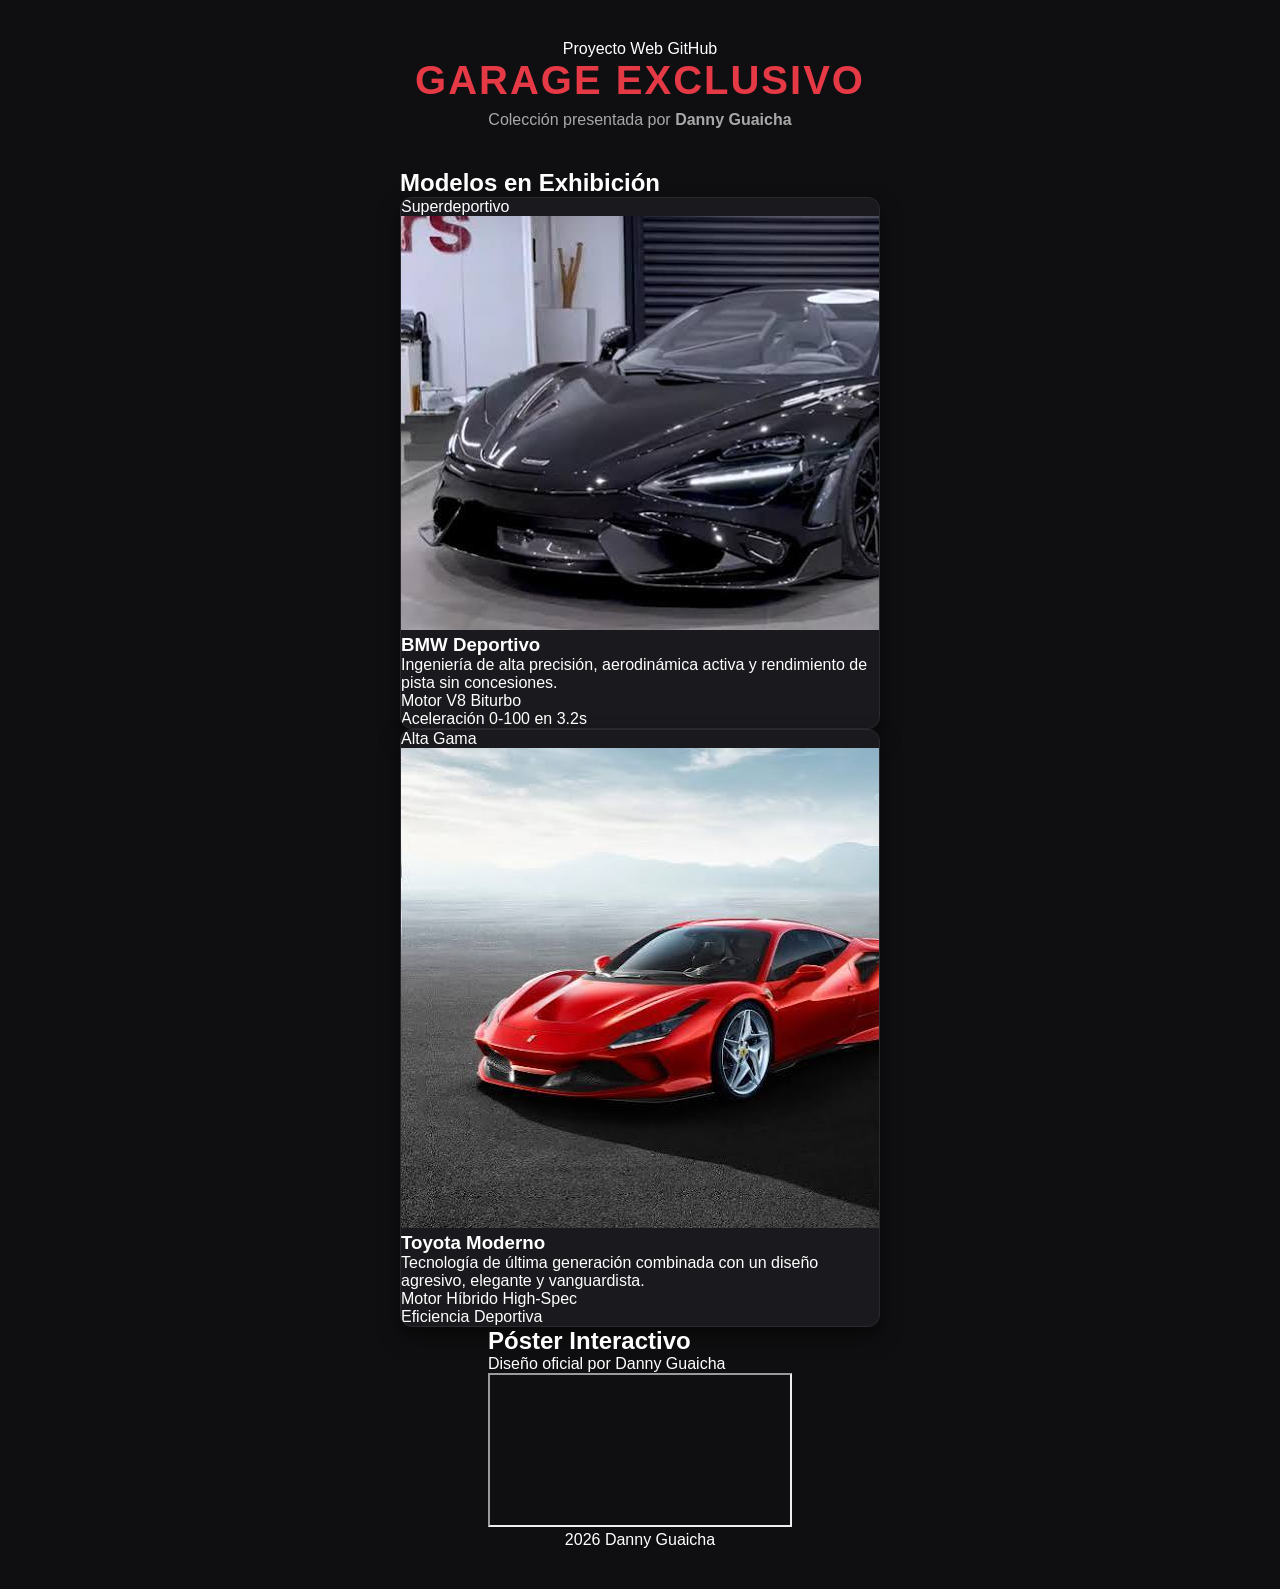
==== index.html @ 3f3f01c8 "Update index.html" ====
<!DOCTYPE html>
<html lang="es">
<head>
    <meta charset="UTF-8">
    <meta name="viewport" content="width=device-width, initial-scale=1.0">
    <title>Danny Guaicha | Garage Exclusivo</title>
    <!-- Fuente moderna Google Fonts -->
    <link rel="preconnect" href="https://fonts.googleapis.com">
    <link rel="preconnect" href="https://fonts.gstatic.com" crossorigin>
    <link href="https://fonts.googleapis.com/css2?family=Poppins:wght@300;400;600;800&display=swap" rel="stylesheet">
    <link rel="stylesheet" href="styles.css">
</head>
<body>

    <!-- Encabezado Principal -->
    <header class="hero">
        <div class="hero-badge">Proyecto Web GitHub</div>
        <h1 class="hero-title">GARAGE <span class="highlight">EXCLUSIVO</span></h1>
        <p class="hero-subtitle">Colección presentada por <strong class="author">Danny Guaicha</strong></p>
    </header>

    <!-- Galería de Autos -->
    <main class="container">
        <h2 class="section-title">Modelos en Exhibición</h2>
        
        <div class="cars-grid">
            <!-- Auto 1 -->
            <article class="car-card">
                <div class="card-image-box">
                    <span class="card-tag">Superdeportivo</span>
                    <img src="imagenes/auto1.jpg" alt="BMW Deportivo" class="car-img">
                </div>
                <div class="card-body">
                    <h3>BMW Deportivo</h3>
                    <p class="car-desc">Ingeniería de alta precisión, aerodinámica activa y rendimiento de pista sin concesiones.</p>
                    <div class="specs-grid">
                        <div class="spec-item">
                            <span class="spec-label">Motor</span>
                            <span class="spec-val">V8 Biturbo</span>
                        </div>
                        <div class="spec-item">
                            <span class="spec-label">Aceleración</span>
                            <span class="spec-val">0-100 en 3.2s</span>
                        </div>
                    </div>
                </div>
            </article>

            <!-- Auto 2 -->
            <article class="car-card">
                <div class="card-image-box">
                    <span class="card-tag">Alta Gama</span>
                    <img src="imagenes/auto2.jpg" alt="Toyota Moderno" class="car-img">
                </div>
                <div class="card-body">
                    <h3>Toyota Moderno</h3>
                    <p class="car-desc">Tecnología de última generación combinada con un diseño agresivo, elegante y vanguardista.</p>
                    <div class="specs-grid">
                        <div class="spec-item">
                            <span class="spec-label">Motor</span>
                            <span class="spec-val">Híbrido High-Spec</span>
                        </div>
                        <div class="spec-item">
                            <span class="spec-label">Eficiencia</span>
                            <span class="spec-val">Deportiva</span>
                        </div>
                    </div>
                </div>
            </article>
        </div>
    </main>

    <!-- Presentación Canva -->
    <section class="canva-container">
        <h2 class="section-title">Póster Interactivo</h2>
        <p class="canva-subtitle">Diseño oficial por Danny Guaicha</p>
        
        <div class="canva-wrapper">
            <iframe loading="lazy" 
                src="https://www.canva.com/design/DAHVfBfIr8A/vHpb0FJl6Vp_fgNv85gROw/view?embed" 
                allowfullscreen="allowfullscreen" 
                allow="fullscreen">
            </iframe>
        </div>
    </section>

    <!-- Pie de página -->
    <footer>
        <p> 2026 <span>Danny Guaicha</p>
    </footer>

</body>
</html>
---- styles.css ----
/* Estilos globales */
* {
    box-sizing: border-box;
    margin: 0;
    padding: 0;
}

body {
    font-family: 'Segoe UI', Tahoma, Geneva, Verdana, sans-serif;
    background-color: #0f0f11;
    color: #ffffff;
    display: flex;
    flex-direction: column;
    align-items: center;
    min-height: 100vh;
    padding: 40px 20px;
}

/* Encabezado */
header {
    text-align: center;
    margin-bottom: 40px;
}

header h1 {
    font-size: 2.5rem;
    letter-spacing: 2px;
    text-transform: uppercase;
    color: #e63946;
}

header p {
    color: #a8a8a8;
    margin-top: 8px;
}

/* Galería de autos */
.cars-container {
    display: flex;
    flex-wrap: wrap;
    gap: 30px;
    max-width: 1000px;
    width: 100%;
    justify-content: center;
}

/* Tarjetas */
.car-card {
    background-color: #1a1a1e;
    border-radius: 12px;
    overflow: hidden;
    flex: 1 1 400px;
    max-width: 480px;
    box-shadow: 0 10px 20px rgba(0, 0, 0, 0.5);
    border: 1px solid #2a2a2e;
    transition: transform 0.3s ease;
}

.car-card:hover {
    transform: translateY(-5px);
}

.car-image {
    width: 100%;
    height: 250px;
    object-fit: cover;
    display: block;
}

.car-info {
    padding: 20px;
}

.car-info h2 {
    font-size: 1.5rem;
    margin-bottom: 10px;
    color: #ffffff;
}

.car-info p {
    color: #b0b0b0;
    font-size: 0.95rem;
    line-height: 1.5;
}
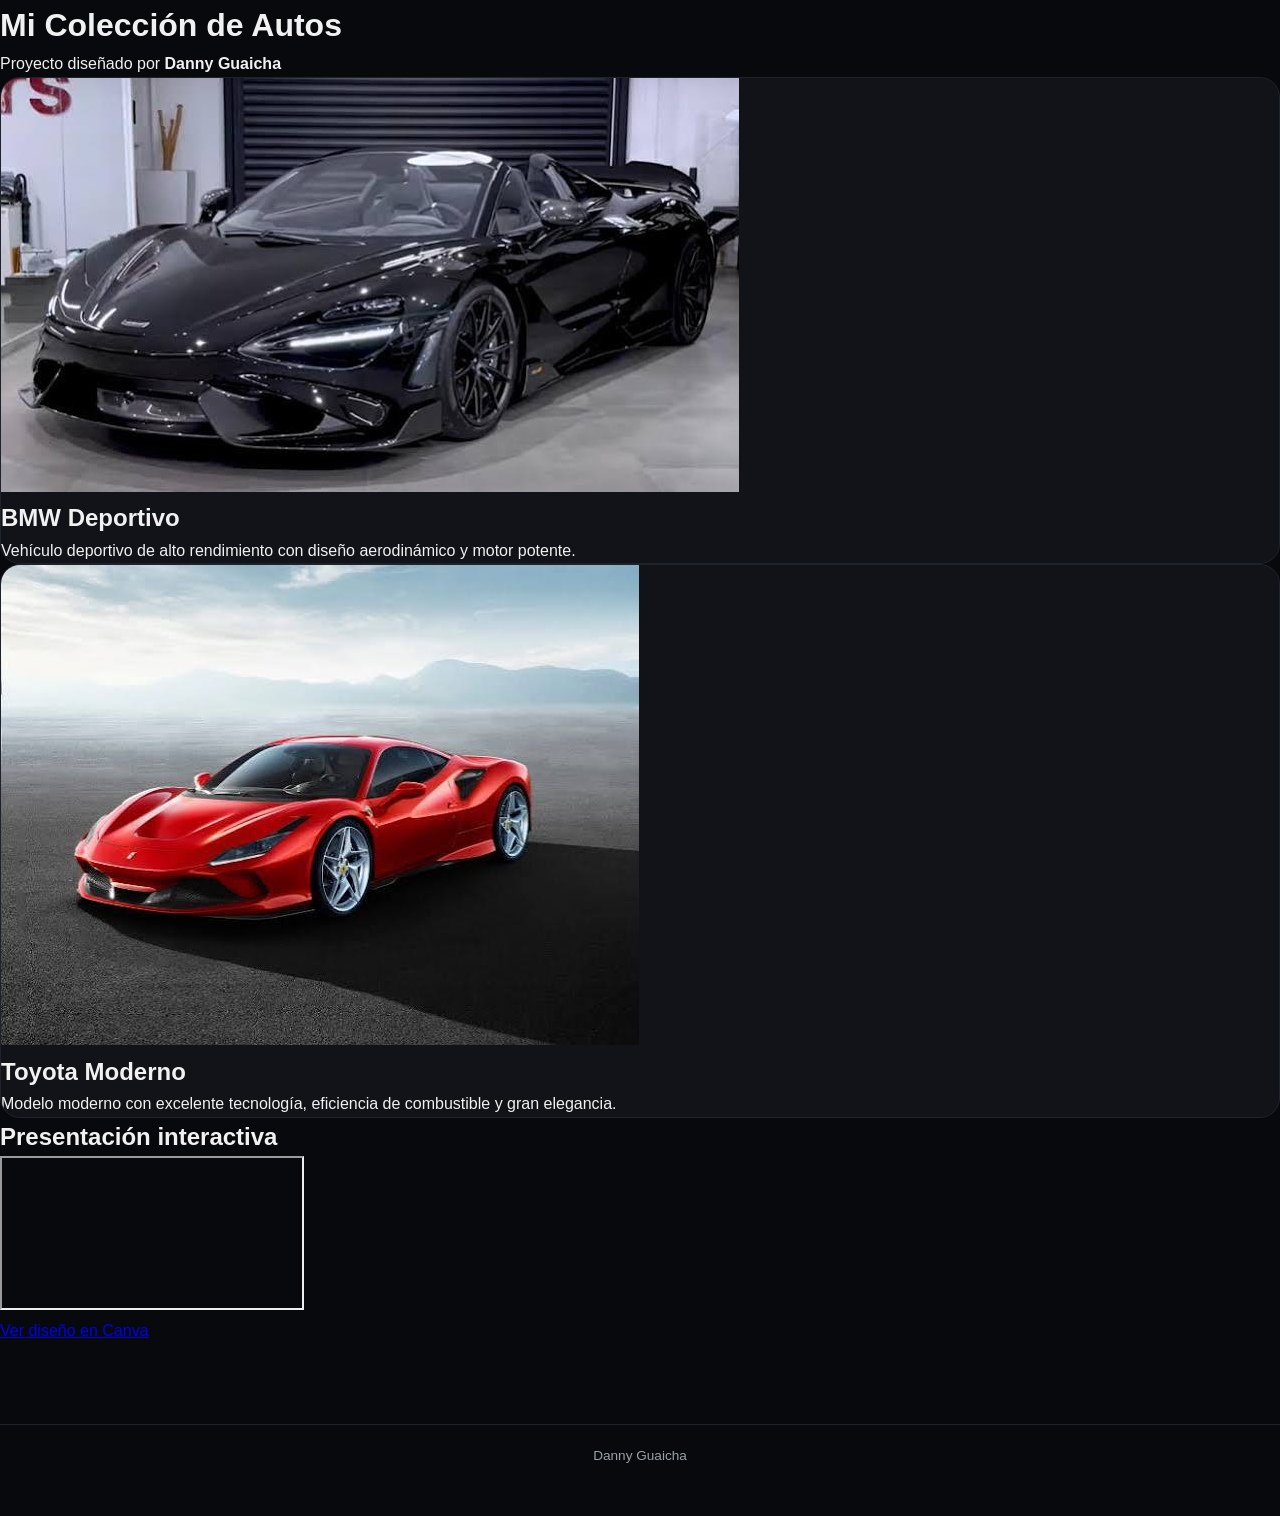
==== commit 7d09f6a4: "Update index.html" ====
--- a/index.html
+++ b/index.html
@@ -3,90 +3,52 @@
 <head>
     <meta charset="UTF-8">
     <meta name="viewport" content="width=device-width, initial-scale=1.0">
-    <title>Danny Guaicha | Garage Exclusivo</title>
-    <!-- Fuente moderna Google Fonts -->
-    <link rel="preconnect" href="https://fonts.googleapis.com">
-    <link rel="preconnect" href="https://fonts.gstatic.com" crossorigin>
-    <link href="https://fonts.googleapis.com/css2?family=Poppins:wght@300;400;600;800&display=swap" rel="stylesheet">
+    <title>Galería de Autos | Danny Guaicha</title>
     <link rel="stylesheet" href="styles.css">
 </head>
 <body>
 
-    <!-- Encabezado Principal -->
-    <header class="hero">
-        <div class="hero-badge">Proyecto Web GitHub</div>
-        <h1 class="hero-title">GARAGE <span class="highlight">EXCLUSIVO</span></h1>
-        <p class="hero-subtitle">Colección presentada por <strong class="author">Danny Guaicha</strong></p>
+    <header>
+        <h1>Mi Colección de Autos</h1>
+        <p>Proyecto diseñado por <strong>Danny Guaicha</strong></p>
     </header>
 
-    <!-- Galería de Autos -->
-    <main class="container">
-        <h2 class="section-title">Modelos en Exhibición</h2>
-        
-        <div class="cars-grid">
-            <!-- Auto 1 -->
-            <article class="car-card">
-                <div class="card-image-box">
-                    <span class="card-tag">Superdeportivo</span>
-                    <img src="imagenes/auto1.jpg" alt="BMW Deportivo" class="car-img">
-                </div>
-                <div class="card-body">
-                    <h3>BMW Deportivo</h3>
-                    <p class="car-desc">Ingeniería de alta precisión, aerodinámica activa y rendimiento de pista sin concesiones.</p>
-                    <div class="specs-grid">
-                        <div class="spec-item">
-                            <span class="spec-label">Motor</span>
-                            <span class="spec-val">V8 Biturbo</span>
-                        </div>
-                        <div class="spec-item">
-                            <span class="spec-label">Aceleración</span>
-                            <span class="spec-val">0-100 en 3.2s</span>
-                        </div>
-                    </div>
-                </div>
-            </article>
+    <main class="cars-container">
+        <!-- Tarjeta del Auto 1 -->
+        <div class="car-card">
+            <img class="car-image" src="imagenes/auto1.jpg" alt="BMW deportivo">
+            <div class="car-info">
+                <h2>BMW Deportivo</h2>
+                <p>Vehículo deportivo de alto rendimiento con diseño aerodinámico y motor potente.</p>
+            </div>
+        </div>
 
-            <!-- Auto 2 -->
-            <article class="car-card">
-                <div class="card-image-box">
-                    <span class="card-tag">Alta Gama</span>
-                    <img src="imagenes/auto2.jpg" alt="Toyota Moderno" class="car-img">
-                </div>
-                <div class="card-body">
-                    <h3>Toyota Moderno</h3>
-                    <p class="car-desc">Tecnología de última generación combinada con un diseño agresivo, elegante y vanguardista.</p>
-                    <div class="specs-grid">
-                        <div class="spec-item">
-                            <span class="spec-label">Motor</span>
-                            <span class="spec-val">Híbrido High-Spec</span>
-                        </div>
-                        <div class="spec-item">
-                            <span class="spec-label">Eficiencia</span>
-                            <span class="spec-val">Deportiva</span>
-                        </div>
-                    </div>
-                </div>
-            </article>
+        <!-- Tarjeta del Auto 2 -->
+        <div class="car-card">
+            <img class="car-image" src="imagenes/auto2.jpg" alt="Toyota moderno">
+            <div class="car-info">
+                <h2>Toyota Moderno</h2>
+                <p>Modelo moderno con excelente tecnología, eficiencia de combustible y gran elegancia.</p>
+            </div>
         </div>
     </main>
 
-    <!-- Presentación Canva -->
-    <section class="canva-container">
-        <h2 class="section-title">Póster Interactivo</h2>
-        <p class="canva-subtitle">Diseño oficial por Danny Guaicha</p>
-        
-        <div class="canva-wrapper">
+    <!-- Sección del diseño de Canva -->
+    <section class="canva-section">
+        <h2>Presentación interactiva</h2>
+        <div class="canva-box">
             <iframe loading="lazy" 
                 src="https://www.canva.com/design/DAHVfBfIr8A/vHpb0FJl6Vp_fgNv85gROw/view?embed" 
-                allowfullscreen="allowfullscreen" 
-                allow="fullscreen">
+                allowfullscreen="allowfullscreen" allow="fullscreen">
             </iframe>
         </div>
+        <a class="canva-link" href="https://www.canva.com/design/DAHVfBfIr8A/vHpb0FJl6Vp_fgNv85gROw/view?utm_content=DAHVfBfIr8A&amp;utm_campaign=designshare&amp;utm_medium=embeds&amp;utm_source=link" target="_blank" rel="noopener">
+            Ver diseño en Canva
+        </a>
     </section>
 
-    <!-- Pie de página -->
     <footer>
-        <p> 2026 <span>Danny Guaicha</p>
+        <p> Danny Guaicha</p>
     </footer>
 
 </body>
--- a/styles.css
+++ b/styles.css
@@ -1,84 +1,242 @@
-/* Estilos globales */
+:root {
+    --primary: #ff2a4b;
+    --primary-glow: rgba(255, 42, 75, 0.4);
+    --bg-color: #08090c;
+    --card-bg: #111319;
+    --text-color: #f1f1f1;
+    --text-dim: #9aa0a6;
+    --border-color: #1e222d;
+}
+
 * {
-    box-sizing: border-box;
     margin: 0;
     padding: 0;
+    box-sizing: border-box;
 }
 
 body {
-    font-family: 'Segoe UI', Tahoma, Geneva, Verdana, sans-serif;
-    background-color: #0f0f11;
+    font-family: 'Poppins', sans-serif;
+    background-color: var(--bg-color);
+    color: var(--text-color);
+    line-height: 1.6;
+    padding-bottom: 50px;
+    overflow-x: hidden;
+}
+
+/* Scrollbar roja personalizada */
+::-webkit-scrollbar {
+    width: 8px;
+}
+::-webkit-scrollbar-track {
+    background: var(--bg-color);
+}
+::-webkit-scrollbar-thumb {
+    background: var(--primary);
+    border-radius: 4px;
+}
+
+/* Encabezado Principal */
+.hero {
+    text-align: center;
+    padding: 60px 20px 40px;
+    background: radial-gradient(circle at top, rgba(255, 42, 75, 0.15) 0%, transparent 70%);
+}
+
+.hero-badge {
+    display: inline-block;
+    background: rgba(255, 42, 75, 0.15);
+    color: var(--primary);
+    border: 1px solid var(--primary-glow);
+    padding: 6px 18px;
+    border-radius: 30px;
+    font-size: 0.8rem;
+    font-weight: 600;
+    letter-spacing: 1.5px;
+    text-transform: uppercase;
+    margin-bottom: 15px;
+}
+
+.hero-title {
+    font-size: clamp(2rem, 5vw, 3.2rem);
+    font-weight: 800;
+    letter-spacing: 2px;
+}
+
+.hero-title .highlight {
+    color: var(--primary);
+    text-shadow: 0 0 20px var(--primary-glow);
+}
+
+.hero-subtitle {
+    color: var(--text-dim);
+    font-size: 1.1rem;
+    margin-top: 10px;
+}
+
+.hero-subtitle .author {
     color: #ffffff;
+    border-bottom: 2px solid var(--primary);
+}
+
+/* Contenedor */
+.container {
+    max-width: 1100px;
+    margin: 0 auto;
+    padding: 20px;
+}
+
+.section-title {
+    text-align: center;
+    font-size: 1.8rem;
+    font-weight: 600;
+    margin-bottom: 30px;
+}
+
+/* Rejilla de Autos */
+.cars-grid {
+    display: grid;
+    grid-template-columns: repeat(auto-fit, minmax(320px, 1fr));
+    gap: 30px;
+}
+
+.car-card {
+    background: var(--card-bg);
+    border: 1px solid var(--border-color);
+    border-radius: 20px;
+    overflow: hidden;
+    transition: all 0.4s cubic-bezier(0.175, 0.885, 0.32, 1.275);
+}
+
+.car-card:hover {
+    transform: translateY(-10px);
+    border-color: var(--primary);
+    box-shadow: 0 15px 30px var(--primary-glow);
+}
+
+.card-image-box {
+    position: relative;
+    height: 240px;
+    overflow: hidden;
+}
+
+.car-img {
+    width: 100%;
+    height: 100%;
+    object-fit: cover;
+    transition: transform 0.5s ease;
+}
+
+.car-card:hover .car-img {
+    transform: scale(1.1);
+}
+
+.card-tag {
+    position: absolute;
+    top: 15px;
+    right: 15px;
+    background: rgba(8, 9, 12, 0.8);
+    backdrop-filter: blur(8px);
+    color: var(--text-color);
+    padding: 4px 12px;
+    border-radius: 8px;
+    font-size: 0.75rem;
+    font-weight: 600;
+    border: 1px solid rgba(255, 255, 255, 0.1);
+}
+
+.card-body {
+    padding: 25px;
+}
+
+.card-body h3 {
+    font-size: 1.4rem;
+    margin-bottom: 10px;
+}
+
+.car-desc {
+    color: var(--text-dim);
+    font-size: 0.9rem;
+    margin-bottom: 20px;
+}
+
+/* Especificaciones técnicas dentro de las tarjetas */
+.specs-grid {
+    display: grid;
+    grid-template-columns: 1fr 1fr;
+    gap: 10px;
+    background: rgba(255, 255, 255, 0.03);
+    padding: 12px;
+    border-radius: 12px;
+    border: 1px solid rgba(255, 255, 255, 0.05);
+}
+
+.spec-item {
     display: flex;
     flex-direction: column;
-    align-items: center;
-    min-height: 100vh;
-    padding: 40px 20px;
-}
-
-/* Encabezado */
-header {
-    text-align: center;
-    margin-bottom: 40px;
-}
-
-header h1 {
-    font-size: 2.5rem;
-    letter-spacing: 2px;
+}
+
+.spec-label {
+    font-size: 0.7rem;
+    color: var(--text-dim);
     text-transform: uppercase;
-    color: #e63946;
-}
-
-header p {
-    color: #a8a8a8;
-    margin-top: 8px;
-}
-
-/* Galería de autos */
-.cars-container {
-    display: flex;
-    flex-wrap: wrap;
-    gap: 30px;
-    max-width: 1000px;
+}
+
+.spec-val {
+    font-size: 0.85rem;
+    font-weight: 600;
+    color: var(--primary);
+}
+
+/* Sección Canva */
+.canva-container {
+    max-width: 850px;
+    margin: 70px auto 0;
+    padding: 0 20px;
+    text-align: center;
+}
+
+.canva-subtitle {
+    color: var(--text-dim);
+    margin-bottom: 25px;
+    margin-top: -20px;
+}
+
+.canva-wrapper {
+    position: relative;
     width: 100%;
-    justify-content: center;
-}
-
-/* Tarjetas */
-.car-card {
-    background-color: #1a1a1e;
-    border-radius: 12px;
+    height: 0;
+    padding-top: 120%; /* Altura ajustada para el póster vertical */
+    border-radius: 20px;
     overflow: hidden;
-    flex: 1 1 400px;
-    max-width: 480px;
-    box-shadow: 0 10px 20px rgba(0, 0, 0, 0.5);
-    border: 1px solid #2a2a2e;
-    transition: transform 0.3s ease;
-}
-
-.car-card:hover {
-    transform: translateY(-5px);
-}
-
-.car-image {
+    border: 1px solid var(--border-color);
+    box-shadow: 0 20px 40px rgba(0, 0, 0, 0.8);
+    transition: border-color 0.3s;
+}
+
+.canva-wrapper:hover {
+    border-color: var(--primary);
+}
+
+.canva-wrapper iframe {
+    position: absolute;
+    top: 0;
+    left: 0;
     width: 100%;
-    height: 250px;
-    object-fit: cover;
-    display: block;
-}
-
-.car-info {
-    padding: 20px;
-}
-
-.car-info h2 {
-    font-size: 1.5rem;
-    margin-bottom: 10px;
-    color: #ffffff;
-}
-
-.car-info p {
-    color: #b0b0b0;
-    font-size: 0.95rem;
-    line-height: 1.5;
-}
+    height: 100%;
+    border: none;
+}
+
+/* Footer */
+footer {
+    text-align: center;
+    margin-top: 80px;
+    padding-top: 20px;
+    border-top: 1px solid var(--border-color);
+    color: var(--text-dim);
+    font-size: 0.85rem;
+}
+
+footer span {
+    color: var(--primary);
+    font-weight: 600;
+}
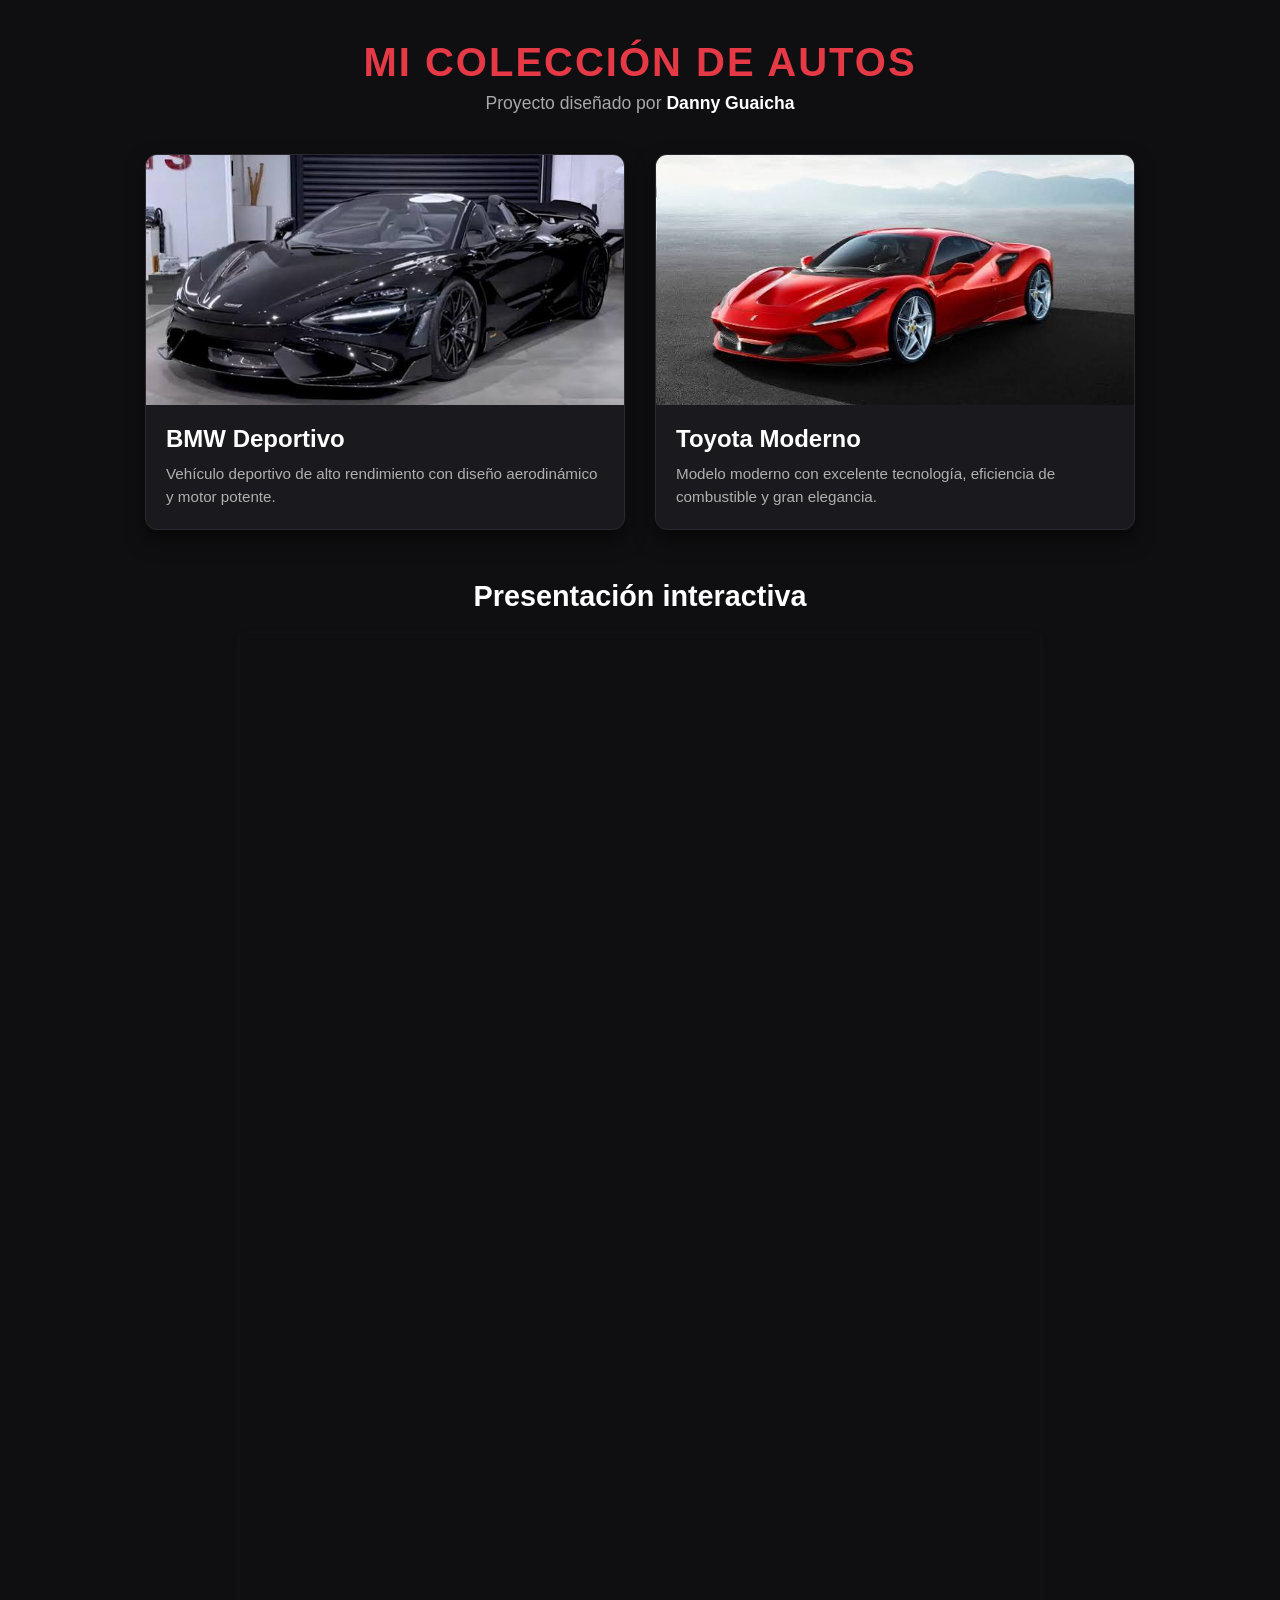
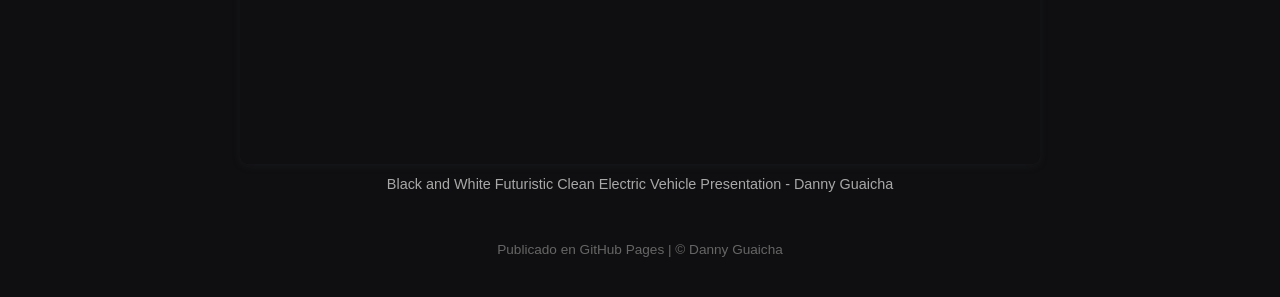
==== commit 8d3f7d63: "Update index.html" ====
--- a/index.html
+++ b/index.html
@@ -33,22 +33,22 @@
         </div>
     </main>
 
-    <!-- Sección del diseño de Canva -->
+    <!-- Sección del diseño de Canva (Presentación amplia) -->
     <section class="canva-section">
         <h2>Presentación interactiva</h2>
         <div class="canva-box">
             <iframe loading="lazy" 
-                src="https://www.canva.com/design/DAHVfBfIr8A/vHpb0FJl6Vp_fgNv85gROw/view?embed" 
+                src="https://www.canva.com/design/DAHVfGVhXYo/fccJ2L4F-Qa2uDiZK30MKA/view?embed" 
                 allowfullscreen="allowfullscreen" allow="fullscreen">
             </iframe>
         </div>
-        <a class="canva-link" href="https://www.canva.com/design/DAHVfBfIr8A/vHpb0FJl6Vp_fgNv85gROw/view?utm_content=DAHVfBfIr8A&amp;utm_campaign=designshare&amp;utm_medium=embeds&amp;utm_source=link" target="_blank" rel="noopener">
-            Ver diseño en Canva
+        <a class="canva-link" href="https://www.canva.com/design/DAHVfGVhXYo/fccJ2L4F-Qa2uDiZK30MKA/view?utm_content=DAHVfGVhXYo&amp;utm_campaign=designshare&amp;utm_medium=embeds&amp;utm_source=link" target="_blank" rel="noopener">
+            Black and White Futuristic Clean Electric Vehicle Presentation - Danny Guaicha
         </a>
     </section>
 
     <footer>
-        <p> Danny Guaicha</p>
+        <p>Publicado en GitHub Pages | © Danny Guaicha</p>
     </footer>
 
 </body>
--- a/styles.css
+++ b/styles.css
@@ -1,238 +1,139 @@
-:root {
-    --primary: #ff2a4b;
-    --primary-glow: rgba(255, 42, 75, 0.4);
-    --bg-color: #08090c;
-    --card-bg: #111319;
-    --text-color: #f1f1f1;
-    --text-dim: #9aa0a6;
-    --border-color: #1e222d;
-}
-
 * {
+    box-sizing: border-box;
     margin: 0;
     padding: 0;
-    box-sizing: border-box;
 }
 
 body {
-    font-family: 'Poppins', sans-serif;
-    background-color: var(--bg-color);
-    color: var(--text-color);
-    line-height: 1.6;
-    padding-bottom: 50px;
-    overflow-x: hidden;
+    font-family: 'Segoe UI', Tahoma, Geneva, Verdana, sans-serif;
+    background-color: #0f0f11;
+    color: #ffffff;
+    display: flex;
+    flex-direction: column;
+    align-items: center;
+    min-height: 100vh;
+    padding: 40px 20px;
 }
 
-/* Scrollbar roja personalizada */
-::-webkit-scrollbar {
-    width: 8px;
-}
-::-webkit-scrollbar-track {
-    background: var(--bg-color);
-}
-::-webkit-scrollbar-thumb {
-    background: var(--primary);
-    border-radius: 4px;
+header {
+    text-align: center;
+    margin-bottom: 40px;
 }
 
-/* Encabezado Principal */
-.hero {
-    text-align: center;
-    padding: 60px 20px 40px;
-    background: radial-gradient(circle at top, rgba(255, 42, 75, 0.15) 0%, transparent 70%);
+header h1 {
+    font-size: 2.5rem;
+    letter-spacing: 2px;
+    text-transform: uppercase;
+    color: #e63946;
 }
 
-.hero-badge {
-    display: inline-block;
-    background: rgba(255, 42, 75, 0.15);
-    color: var(--primary);
-    border: 1px solid var(--primary-glow);
-    padding: 6px 18px;
-    border-radius: 30px;
-    font-size: 0.8rem;
-    font-weight: 600;
-    letter-spacing: 1.5px;
-    text-transform: uppercase;
-    margin-bottom: 15px;
+header p {
+    color: #a8a8a8;
+    margin-top: 8px;
+    font-size: 1.1rem;
 }
 
-.hero-title {
-    font-size: clamp(2rem, 5vw, 3.2rem);
-    font-weight: 800;
-    letter-spacing: 2px;
+header p strong {
+    color: #ffffff;
 }
 
-.hero-title .highlight {
-    color: var(--primary);
-    text-shadow: 0 0 20px var(--primary-glow);
+/* Galería de autos */
+.cars-container {
+    display: flex;
+    flex-wrap: wrap;
+    gap: 30px;
+    max-width: 1000px;
+    width: 100%;
+    justify-content: center;
 }
 
-.hero-subtitle {
-    color: var(--text-dim);
-    font-size: 1.1rem;
-    margin-top: 10px;
+.car-card {
+    background-color: #1a1a1e;
+    border-radius: 12px;
+    overflow: hidden;
+    flex: 1 1 400px;
+    max-width: 480px;
+    box-shadow: 0 10px 20px rgba(0, 0, 0, 0.5);
+    border: 1px solid #2a2a2e;
+    transition: transform 0.3s ease;
 }
 
-.hero-subtitle .author {
-    color: #ffffff;
-    border-bottom: 2px solid var(--primary);
+.car-card:hover {
+    transform: translateY(-5px);
 }
 
-/* Contenedor */
-.container {
-    max-width: 1100px;
-    margin: 0 auto;
+.car-image {
+    width: 100%;
+    height: 250px;
+    object-fit: cover;
+    display: block;
+}
+
+.car-info {
     padding: 20px;
 }
 
-.section-title {
-    text-align: center;
-    font-size: 1.8rem;
-    font-weight: 600;
-    margin-bottom: 30px;
+.car-info h2 {
+    font-size: 1.5rem;
+    margin-bottom: 10px;
+    color: #ffffff;
 }
 
-/* Rejilla de Autos */
-.cars-grid {
-    display: grid;
-    grid-template-columns: repeat(auto-fit, minmax(320px, 1fr));
-    gap: 30px;
+.car-info p {
+    color: #b0b0b0;
+    font-size: 0.95rem;
+    line-height: 1.5;
 }
 
-.car-card {
-    background: var(--card-bg);
-    border: 1px solid var(--border-color);
-    border-radius: 20px;
-    overflow: hidden;
-    transition: all 0.4s cubic-bezier(0.175, 0.885, 0.32, 1.275);
+/* Sección Canva */
+.canva-section {
+    margin-top: 50px;
+    width: 100%;
+    max-width: 800px;
+    display: flex;
+    flex-direction: column;
+    align-items: center;
 }
 
-.car-card:hover {
-    transform: translateY(-10px);
-    border-color: var(--primary);
-    box-shadow: 0 15px 30px var(--primary-glow);
+.canva-section h2 {
+    font-size: 1.8rem;
+    margin-bottom: 20px;
+    color: #ffffff;
 }
 
-.card-image-box {
+.canva-box {
     position: relative;
-    height: 240px;
+    width: 100%;
+    height: 0;
+    padding-top: 141.42%;
+    box-shadow: 0 2px 8px 0 rgba(63,69,81,0.16);
+    border-radius: 8px;
     overflow: hidden;
 }
 
-.car-img {
+.canva-box iframe {
+    position: absolute;
     width: 100%;
     height: 100%;
-    object-fit: cover;
-    transition: transform 0.5s ease;
-}
-
-.car-card:hover .car-img {
-    transform: scale(1.1);
-}
-
-.card-tag {
-    position: absolute;
-    top: 15px;
-    right: 15px;
-    background: rgba(8, 9, 12, 0.8);
-    backdrop-filter: blur(8px);
-    color: var(--text-color);
-    padding: 4px 12px;
-    border-radius: 8px;
-    font-size: 0.75rem;
-    font-weight: 600;
-    border: 1px solid rgba(255, 255, 255, 0.1);
-}
-
-.card-body {
-    padding: 25px;
-}
-
-.card-body h3 {
-    font-size: 1.4rem;
-    margin-bottom: 10px;
-}
-
-.car-desc {
-    color: var(--text-dim);
-    font-size: 0.9rem;
-    margin-bottom: 20px;
-}
-
-/* Especificaciones técnicas dentro de las tarjetas */
-.specs-grid {
-    display: grid;
-    grid-template-columns: 1fr 1fr;
-    gap: 10px;
-    background: rgba(255, 255, 255, 0.03);
-    padding: 12px;
-    border-radius: 12px;
-    border: 1px solid rgba(255, 255, 255, 0.05);
-}
-
-.spec-item {
-    display: flex;
-    flex-direction: column;
-}
-
-.spec-label {
-    font-size: 0.7rem;
-    color: var(--text-dim);
-    text-transform: uppercase;
-}
-
-.spec-val {
-    font-size: 0.85rem;
-    font-weight: 600;
-    color: var(--primary);
-}
-
-/* Sección Canva */
-.canva-container {
-    max-width: 850px;
-    margin: 70px auto 0;
-    padding: 0 20px;
-    text-align: center;
-}
-
-.canva-subtitle {
-    color: var(--text-dim);
-    margin-bottom: 25px;
-    margin-top: -20px;
-}
-
-.canva-wrapper {
-    position: relative;
-    width: 100%;
-    height: 0;
-    padding-top: 120%; /* Altura ajustada para el póster vertical */
-    border-radius: 20px;
-    overflow: hidden;
-    border: 1px solid var(--border-color);
-    box-shadow: 0 20px 40px rgba(0, 0, 0, 0.8);
-    transition: border-color 0.3s;
-}
-
-.canva-wrapper:hover {
-    border-color: var(--primary);
-}
-
-.canva-wrapper iframe {
-    position: absolute;
     top: 0;
     left: 0;
-    width: 100%;
-    height: 100%;
     border: none;
 }
 
-/* Footer */
+.canva-link {
+    color: #a8a8a8;
+    margin-top: 12px;
+    font-size: 0.9rem;
+    text-decoration: none;
+}
+
+.canva-link:hover {
+    color: #e63946;
+}
+
 footer {
-    text-align: center;
-    margin-top: 80px;
-    padding-top: 20px;
-    border-top: 1px solid var(--border-color);
-    color: var(--text-dim);
+    margin-top: 50px;
+    color: #666666;
     font-size: 0.85rem;
 }
 
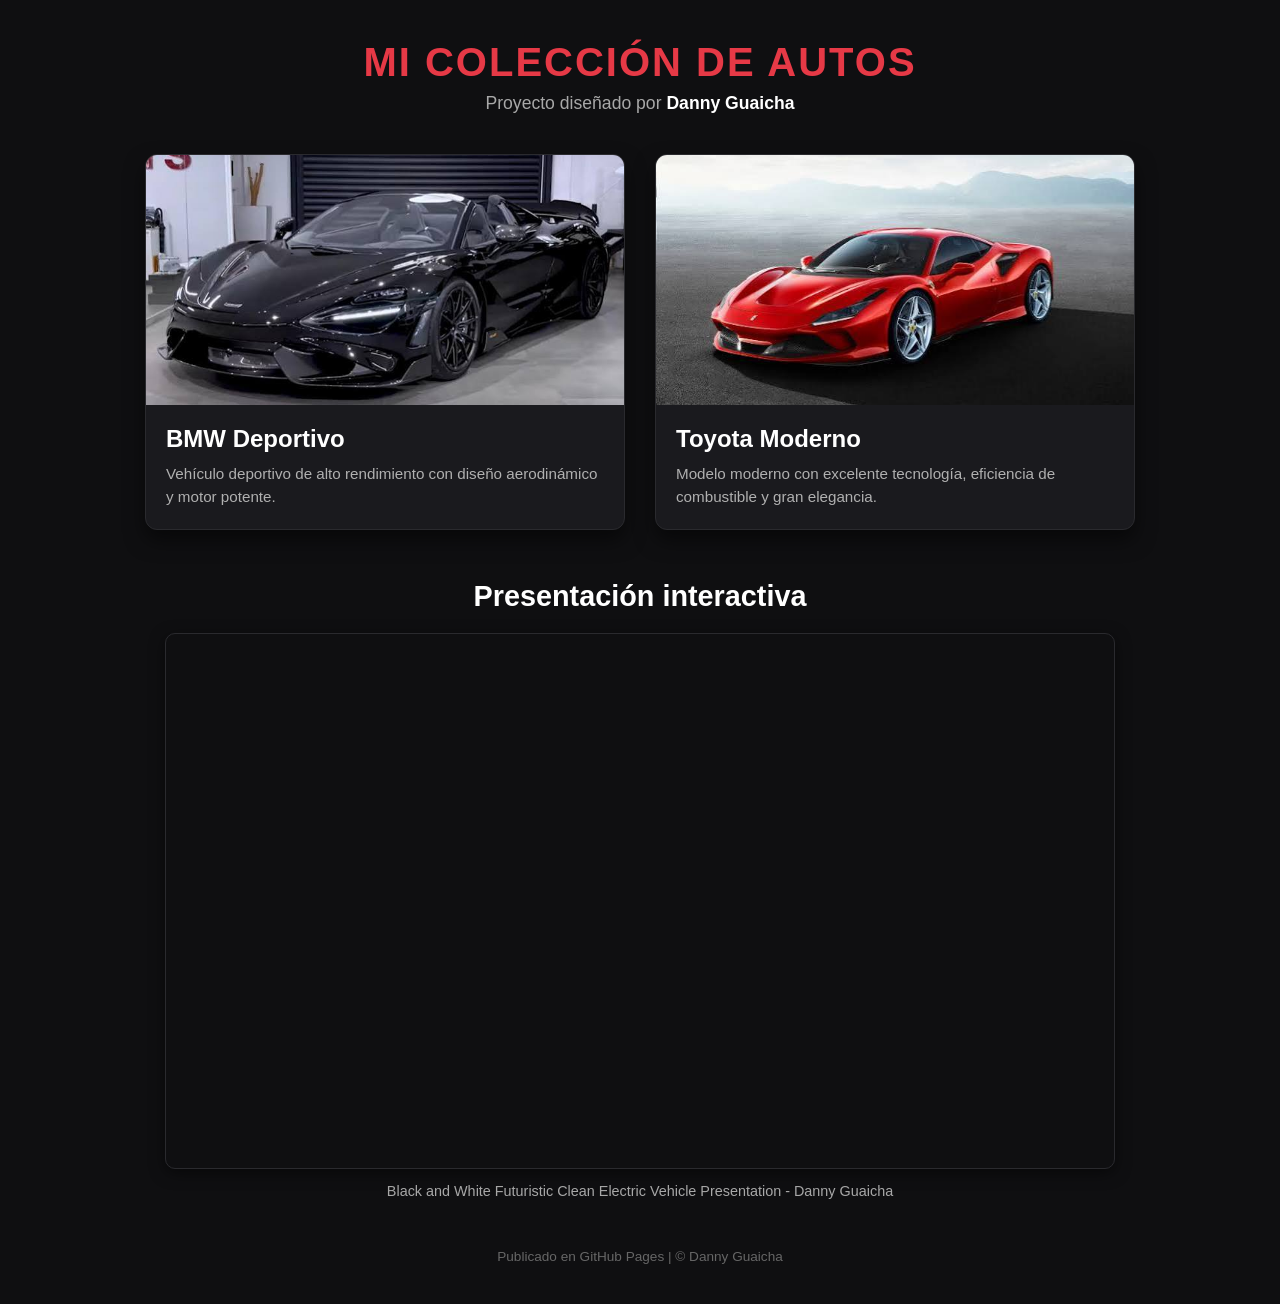
==== commit 80c5bf84: "Update index.html" ====
--- a/index.html
+++ b/index.html
@@ -37,6 +37,7 @@
     <section class="canva-section">
         <h2>Presentación interactiva</h2>
         <div class="canva-box">
+            <!-- AQUÍ ESTÁ EL ENLACE CORREGIDO -->
             <iframe loading="lazy" 
                 src="https://www.canva.com/design/DAHVfGVhXYo/fccJ2L4F-Qa2uDiZK30MKA/view?embed" 
                 allowfullscreen="allowfullscreen" allow="fullscreen">
--- a/styles.css
+++ b/styles.css
@@ -85,11 +85,11 @@
     line-height: 1.5;
 }
 
-/* Sección Canva */
+/* Sección Canva (Ampliada para formato de presentación) */
 .canva-section {
     margin-top: 50px;
     width: 100%;
-    max-width: 800px;
+    max-width: 950px; /* Tamaño más ancho para visualizarlo cómodo */
     display: flex;
     flex-direction: column;
     align-items: center;
@@ -105,10 +105,11 @@
     position: relative;
     width: 100%;
     height: 0;
-    padding-top: 141.42%;
-    box-shadow: 0 2px 8px 0 rgba(63,69,81,0.16);
-    border-radius: 8px;
+    padding-top: 56.25%; /* Proporción estándar 16:9 */
+    box-shadow: 0 4px 15px rgba(0, 0, 0, 0.5);
+    border-radius: 10px;
     overflow: hidden;
+    border: 1px solid #2a2a2e;
 }
 
 .canva-box iframe {
@@ -122,7 +123,7 @@
 
 .canva-link {
     color: #a8a8a8;
-    margin-top: 12px;
+    margin-top: 14px;
     font-size: 0.9rem;
     text-decoration: none;
 }
@@ -136,8 +137,3 @@
     color: #666666;
     font-size: 0.85rem;
 }
-
-footer span {
-    color: var(--primary);
-    font-weight: 600;
-}
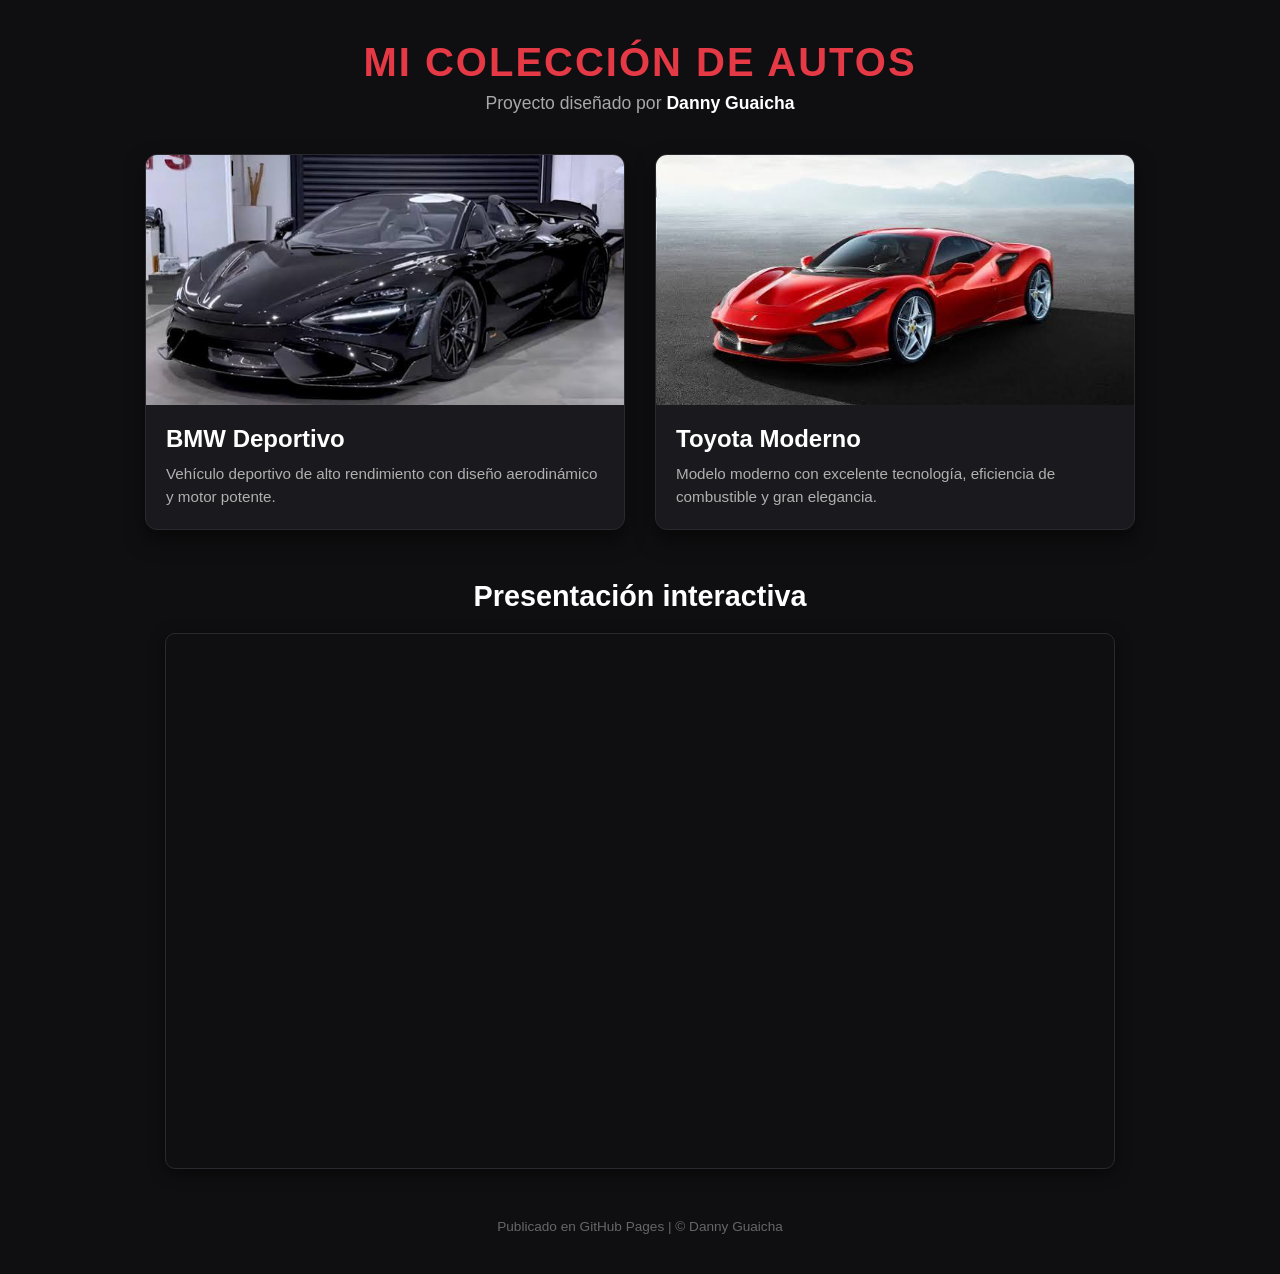
==== commit 80080ec5: "Update index.html" ====
--- a/index.html
+++ b/index.html
@@ -33,19 +33,15 @@
         </div>
     </main>
 
-    <!-- Sección del diseño de Canva (Presentación amplia) -->
+    <!-- Sección del diseño de Canva -->
     <section class="canva-section">
         <h2>Presentación interactiva</h2>
         <div class="canva-box">
-            <!-- AQUÍ ESTÁ EL ENLACE CORREGIDO -->
             <iframe loading="lazy" 
                 src="https://www.canva.com/design/DAHVfGVhXYo/fccJ2L4F-Qa2uDiZK30MKA/view?embed" 
                 allowfullscreen="allowfullscreen" allow="fullscreen">
             </iframe>
         </div>
-        <a class="canva-link" href="https://www.canva.com/design/DAHVfGVhXYo/fccJ2L4F-Qa2uDiZK30MKA/view?utm_content=DAHVfGVhXYo&amp;utm_campaign=designshare&amp;utm_medium=embeds&amp;utm_source=link" target="_blank" rel="noopener">
-            Black and White Futuristic Clean Electric Vehicle Presentation - Danny Guaicha
-        </a>
     </section>
 
     <footer>
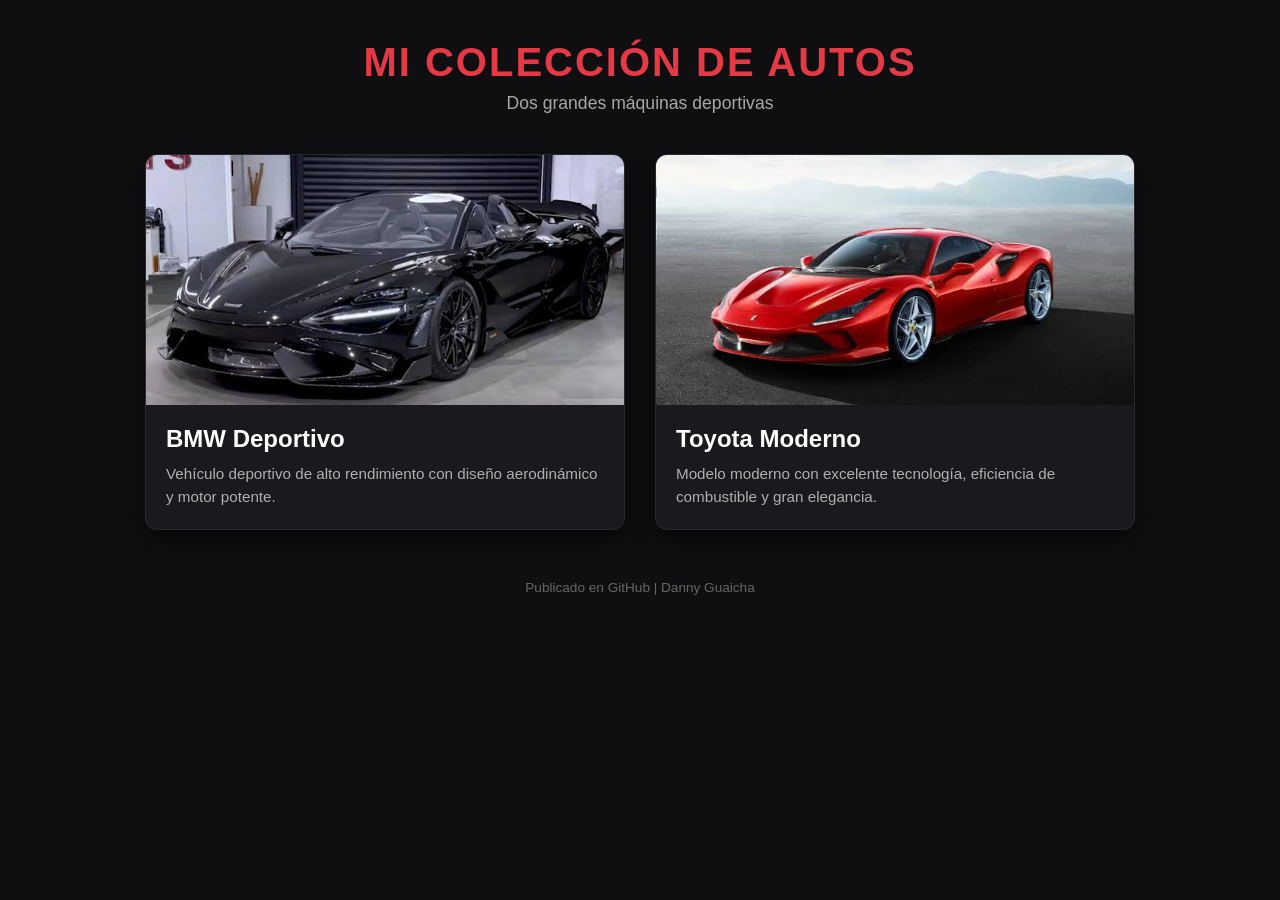
==== commit a3be0571: "Update index.html" ====
--- a/index.html
+++ b/index.html
@@ -3,14 +3,14 @@
 <head>
     <meta charset="UTF-8">
     <meta name="viewport" content="width=device-width, initial-scale=1.0">
-    <title>Galería de Autos | Danny Guaicha</title>
+    <title>Mi Colección de Autos | Danny Guaicha</title>
     <link rel="stylesheet" href="styles.css">
 </head>
 <body>
 
     <header>
         <h1>Mi Colección de Autos</h1>
-        <p>Proyecto diseñado por <strong>Danny Guaicha</strong></p>
+        <p>Dos grandes máquinas deportivas</p>
     </header>
 
     <main class="cars-container">
@@ -33,19 +33,8 @@
         </div>
     </main>
 
-    <!-- Sección del diseño de Canva -->
-    <section class="canva-section">
-        <h2>Presentación interactiva</h2>
-        <div class="canva-box">
-            <iframe loading="lazy" 
-                src="https://www.canva.com/design/DAHVfGVhXYo/fccJ2L4F-Qa2uDiZK30MKA/view?embed" 
-                allowfullscreen="allowfullscreen" allow="fullscreen">
-            </iframe>
-        </div>
-    </section>
-
     <footer>
-        <p>Publicado en GitHub Pages | © Danny Guaicha</p>
+        <p>Publicado en GitHub  |  Danny Guaicha</p>
     </footer>
 
 </body>
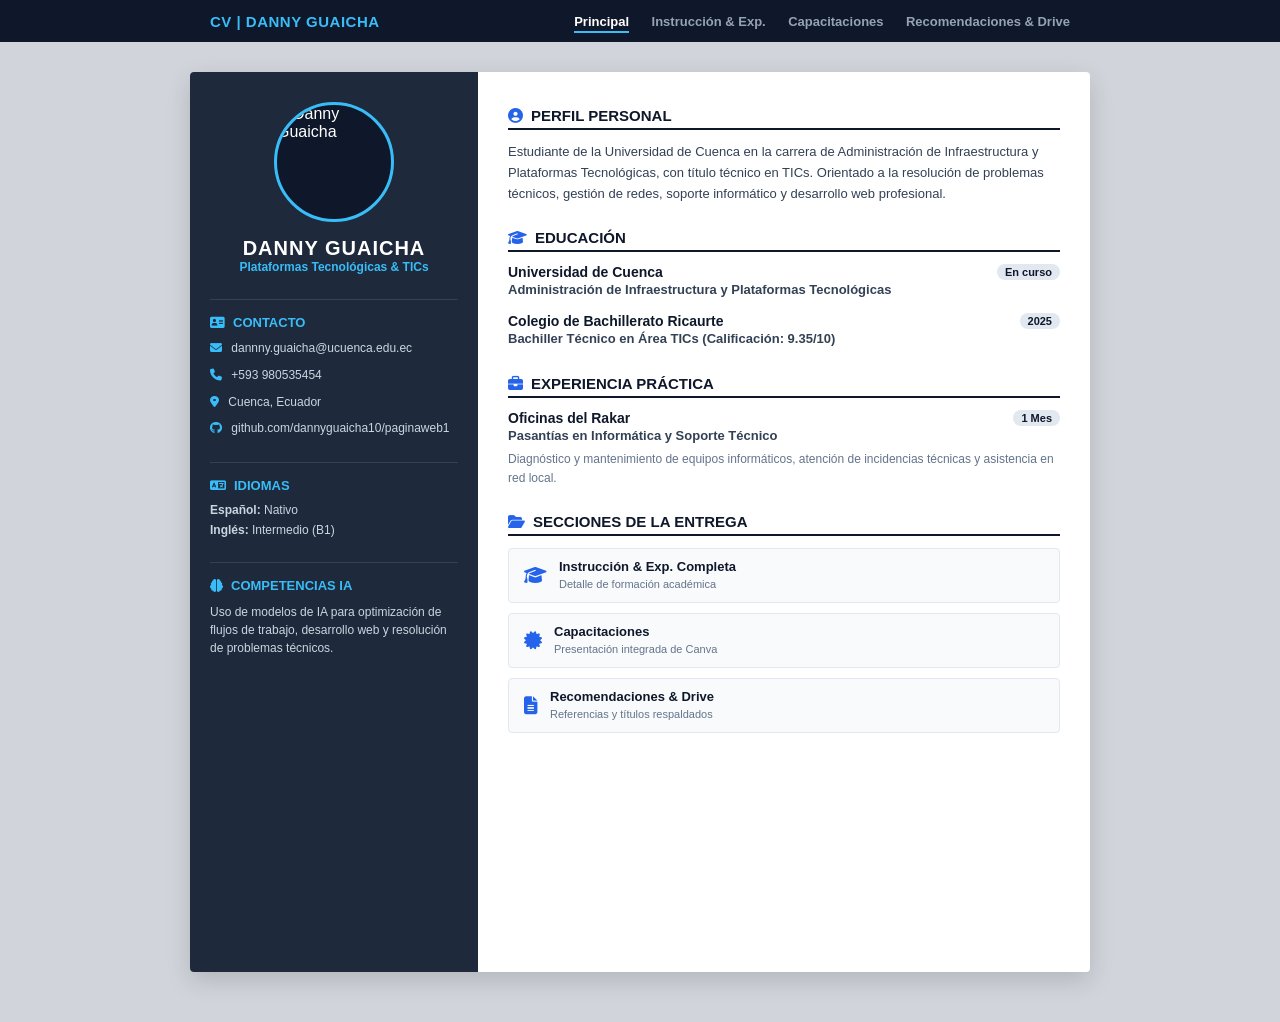
==== commit 190486d1: "Add files via upload" ====
--- a/index.html
+++ b/index.html
@@ -1,41 +1,129 @@
-<!DOCTYPE html>
-<html lang="es">
-<head>
-    <meta charset="UTF-8">
-    <meta name="viewport" content="width=device-width, initial-scale=1.0">
-    <title>Mi Colección de Autos | Danny Guaicha</title>
-    <link rel="stylesheet" href="styles.css">
-</head>
-<body>
-
-    <header>
-        <h1>Mi Colección de Autos</h1>
-        <p>Dos grandes máquinas deportivas</p>
-    </header>
-
-    <main class="cars-container">
-        <!-- Tarjeta del Auto 1 -->
-        <div class="car-card">
-            <img class="car-image" src="imagenes/auto1.jpg" alt="BMW deportivo">
-            <div class="car-info">
-                <h2>BMW Deportivo</h2>
-                <p>Vehículo deportivo de alto rendimiento con diseño aerodinámico y motor potente.</p>
-            </div>
-        </div>
-
-        <!-- Tarjeta del Auto 2 -->
-        <div class="car-card">
-            <img class="car-image" src="imagenes/auto2.jpg" alt="Toyota moderno">
-            <div class="car-info">
-                <h2>Toyota Moderno</h2>
-                <p>Modelo moderno con excelente tecnología, eficiencia de combustible y gran elegancia.</p>
-            </div>
-        </div>
-    </main>
-
-    <footer>
-        <p>Publicado en GitHub  |  Danny Guaicha</p>
-    </footer>
-
-</body>
-</html>
+<!DOCTYPE html>
+<html lang="es">
+<head>
+    <meta charset="UTF-8">
+    <meta name="viewport" content="width=device-width, initial-scale=1.0">
+    <title>Hoja de Vida | Danny Guaicha</title>
+    <link rel="stylesheet" href="styles.css">
+    <link rel="stylesheet" href="https://cdnjs.cloudflare.com/ajax/libs/font-awesome/6.4.0/css/all.min.css">
+</head>
+<body>
+
+    <header class="top-nav">
+        <div class="nav-container">
+            <span class="brand">CV | DANNY GUAICHA</span>
+            <nav>
+                <a href="index.html" class="active">Principal</a>
+                <a href="educacion.html">Instrucción & Exp.</a>
+                <a href="capacitaciones.html">Capacitaciones</a>
+                <a href="recomendaciones.html">Recomendaciones & Drive</a>
+            </nav>
+        </div>
+    </header>
+
+    <main class="cv-document">
+        
+        <aside class="cv-sidebar">
+            <div class="photo-wrapper">
+                <!-- Asegúrate de tener tu foto llamada foto.jpg en la misma carpeta -->
+                <img src="foto.jpg" alt="Danny Guaicha" class="profile-img">
+            </div>
+
+            <h1 class="name">DANNY GUAICHA</h1>
+            <p class="title">Plataformas Tecnológicas & TICs</p>
+
+            <div class="sidebar-section">
+                <h3><i class="fas fa-address-card"></i> Contacto</h3>
+                <ul class="contact-list">
+                    <li><i class="fas fa-envelope"></i> dannny.guaicha@ucuenca.edu.ec</li>
+                    <li><i class="fas fa-phone"></i> +593 980535454</li>
+                    <li><i class="fas fa-map-marker-alt"></i> Cuenca, Ecuador</li>
+                    <!-- Aquí está el enlace directo al repositorio del proyecto -->
+                    <li><i class="fab fa-github"></i> <a href="https://github.com/dannyguaicha10/paginaweb1.git" target="_blank" class="github-link">github.com/dannyguaicha10/paginaweb1</a></li>
+                </ul>
+            </div>
+
+            <div class="sidebar-section">
+                <h3><i class="fas fa-language"></i> Idiomas</h3>
+                <ul class="info-list">
+                    <li><strong>Español:</strong> Nativo</li>
+                    <li><strong>Inglés:</strong> Intermedio (B1)</li>
+                </ul>
+            </div>
+
+            <div class="sidebar-section">
+                <h3><i class="fas fa-brain"></i> Competencias IA</h3>
+                <p class="sidebar-text">Uso de modelos de IA para optimización de flujos de trabajo, desarrollo web y resolución de problemas técnicos.</p>
+            </div>
+        </aside>
+
+        <section class="cv-main-content">
+            
+            <div class="main-block">
+                <h2><i class="fas fa-user-circle"></i> Perfil Personal</h2>
+                <p>Estudiante de la Universidad de Cuenca en la carrera de Administración de Infraestructura y Plataformas Tecnológicas, con título técnico en TICs. Orientado a la resolución de problemas técnicos, gestión de redes, soporte informático y desarrollo web profesional.</p>
+            </div>
+
+            <div class="main-block">
+                <h2><i class="fas fa-graduation-cap"></i> Educación</h2>
+                <div class="item-entry">
+                    <div class="item-head">
+                        <h3>Universidad de Cuenca</h3>
+                        <span class="badge">En curso</span>
+                    </div>
+                    <p class="sub">Administración de Infraestructura y Plataformas Tecnológicas</p>
+                </div>
+
+                <div class="item-entry">
+                    <div class="item-head">
+                        <h3>Colegio de Bachillerato Ricaurte</h3>
+                        <span class="badge">2025</span>
+                    </div>
+                    <p class="sub">Bachiller Técnico en Área TICs (Calificación: 9.35/10)</p>
+                </div>
+            </div>
+
+            <div class="main-block">
+                <h2><i class="fas fa-briefcase"></i> Experiencia Práctica</h2>
+                <div class="item-entry">
+                    <div class="item-head">
+                        <h3>Oficinas del Rakar</h3>
+                        <span class="badge">1 Mes</span>
+                    </div>
+                    <p class="sub">Pasantías en Informática y Soporte Técnico</p>
+                    <p class="desc">Diagnóstico y mantenimiento de equipos informáticos, atención de incidencias técnicas y asistencia en red local.</p>
+                </div>
+            </div>
+
+            <div class="main-block">
+                <h2><i class="fas fa-folder-open"></i> Secciones de la Entrega</h2>
+                <div class="subpage-links">
+                    <a href="educacion.html" class="sub-card">
+                        <i class="fas fa-graduation-cap"></i>
+                        <div>
+                            <strong>Instrucción & Exp. Completa</strong>
+                            <span>Detalle de formación académica</span>
+                        </div>
+                    </a>
+                    <a href="capacitaciones.html" class="sub-card">
+                        <i class="fas fa-certificate"></i>
+                        <div>
+                            <strong>Capacitaciones</strong>
+                            <span>Presentación integrada de Canva</span>
+                        </div>
+                    </a>
+                    <a href="recomendaciones.html" class="sub-card">
+                        <i class="fas fa-file-alt"></i>
+                        <div>
+                            <strong>Recomendaciones & Drive</strong>
+                            <span>Referencias y títulos respaldados</span>
+                        </div>
+                    </a>
+                </div>
+            </div>
+
+        </section>
+    </main>
+
+</body>
+</html>
--- a/styles.css
+++ b/styles.css
@@ -1,139 +1,457 @@
-* {
-    box-sizing: border-box;
-    margin: 0;
-    padding: 0;
-}
-
-body {
-    font-family: 'Segoe UI', Tahoma, Geneva, Verdana, sans-serif;
-    background-color: #0f0f11;
-    color: #ffffff;
-    display: flex;
-    flex-direction: column;
-    align-items: center;
-    min-height: 100vh;
-    padding: 40px 20px;
-}
-
-header {
-    text-align: center;
-    margin-bottom: 40px;
-}
-
-header h1 {
-    font-size: 2.5rem;
-    letter-spacing: 2px;
-    text-transform: uppercase;
-    color: #e63946;
-}
-
-header p {
-    color: #a8a8a8;
-    margin-top: 8px;
-    font-size: 1.1rem;
-}
-
-header p strong {
-    color: #ffffff;
-}
-
-/* Galería de autos */
-.cars-container {
-    display: flex;
-    flex-wrap: wrap;
-    gap: 30px;
-    max-width: 1000px;
-    width: 100%;
-    justify-content: center;
-}
-
-.car-card {
-    background-color: #1a1a1e;
-    border-radius: 12px;
-    overflow: hidden;
-    flex: 1 1 400px;
-    max-width: 480px;
-    box-shadow: 0 10px 20px rgba(0, 0, 0, 0.5);
-    border: 1px solid #2a2a2e;
-    transition: transform 0.3s ease;
-}
-
-.car-card:hover {
-    transform: translateY(-5px);
-}
-
-.car-image {
-    width: 100%;
-    height: 250px;
-    object-fit: cover;
-    display: block;
-}
-
-.car-info {
-    padding: 20px;
-}
-
-.car-info h2 {
-    font-size: 1.5rem;
-    margin-bottom: 10px;
-    color: #ffffff;
-}
-
-.car-info p {
-    color: #b0b0b0;
-    font-size: 0.95rem;
-    line-height: 1.5;
-}
-
-/* Sección Canva (Ampliada para formato de presentación) */
-.canva-section {
-    margin-top: 50px;
-    width: 100%;
-    max-width: 950px; /* Tamaño más ancho para visualizarlo cómodo */
-    display: flex;
-    flex-direction: column;
-    align-items: center;
-}
-
-.canva-section h2 {
-    font-size: 1.8rem;
-    margin-bottom: 20px;
-    color: #ffffff;
-}
-
-.canva-box {
-    position: relative;
-    width: 100%;
-    height: 0;
-    padding-top: 56.25%; /* Proporción estándar 16:9 */
-    box-shadow: 0 4px 15px rgba(0, 0, 0, 0.5);
-    border-radius: 10px;
-    overflow: hidden;
-    border: 1px solid #2a2a2e;
-}
-
-.canva-box iframe {
-    position: absolute;
-    width: 100%;
-    height: 100%;
-    top: 0;
-    left: 0;
-    border: none;
-}
-
-.canva-link {
-    color: #a8a8a8;
-    margin-top: 14px;
-    font-size: 0.9rem;
-    text-decoration: none;
-}
-
-.canva-link:hover {
-    color: #e63946;
-}
-
-footer {
-    margin-top: 50px;
-    color: #666666;
-    font-size: 0.85rem;
-}
+/* --- ESTILOS BASE Y NAVEGACIÓN --- */
+* {
+    margin: 0;
+    padding: 0;
+    box-sizing: border-box;
+    font-family: 'Segoe UI', Arial, sans-serif;
+}
+
+body {
+    background-color: #d1d5db; 
+    color: #1f2937;
+    padding-bottom: 50px;
+}
+
+.top-nav {
+    background-color: #0f172a;
+    color: #ffffff;
+    padding: 12px 0;
+    margin-bottom: 30px;
+}
+
+.nav-container {
+    max-width: 900px;
+    margin: 0 auto;
+    display: flex;
+    justify-content: space-between;
+    align-items: center;
+    padding: 0 20px;
+}
+
+.brand {
+    font-weight: 700;
+    font-size: 15px;
+    letter-spacing: 0.5px;
+    color: #38bdf8;
+}
+
+.top-nav nav a {
+    color: #94a3b8;
+    text-decoration: none;
+    margin-left: 18px;
+    font-size: 13px;
+    font-weight: 600;
+}
+
+.top-nav nav a:hover, .top-nav nav a.active {
+    color: #ffffff;
+    border-bottom: 2px solid #38bdf8;
+    padding-bottom: 2px;
+}
+
+/* --- DOCUMENTO PRINCIPAL (INDEX) --- */
+.cv-document {
+    max-width: 900px;
+    margin: 0 auto;
+    background: #ffffff;
+    display: flex;
+    border-radius: 4px;
+    box-shadow: 0 8px 25px rgba(0, 0, 0, 0.15);
+    min-height: 900px;
+    overflow: hidden;
+}
+
+.cv-sidebar {
+    width: 32%;
+    background-color: #1e293b;
+    color: #ffffff;
+    padding: 30px 20px;
+}
+
+/* Ajuste de la foto para que no se desborde */
+.photo-wrapper {
+    width: 120px;
+    height: 120px;
+    margin: 0 auto 15px auto;
+    border-radius: 50%;
+    overflow: hidden;
+    border: 3px solid #38bdf8;
+    display: flex;
+    justify-content: center;
+    align-items: center;
+    background-color: #0f172a;
+}
+
+.profile-img {
+    width: 100%;
+    height: 100%;
+    object-fit: cover;
+}
+
+.name {
+    font-size: 20px;
+    text-align: center;
+    color: #ffffff;
+    letter-spacing: 1px;
+}
+
+.title {
+    font-size: 12px;
+    text-align: center;
+    color: #38bdf8;
+    margin-bottom: 25px;
+    font-weight: 600;
+}
+
+.sidebar-section {
+    margin-bottom: 25px;
+    border-top: 1px solid #334155;
+    padding-top: 15px;
+}
+
+.sidebar-section h3 {
+    font-size: 13px;
+    color: #38bdf8;
+    text-transform: uppercase;
+    margin-bottom: 10px;
+    display: flex;
+    align-items: center;
+    gap: 8px;
+}
+
+.contact-list, .info-list {
+    list-style: none;
+    font-size: 12px;
+}
+
+.contact-list li {
+    margin-bottom: 10px;
+    word-break: break-all;
+    line-height: 1.4;
+    color: #cbd5e1;
+}
+
+.contact-list i {
+    color: #38bdf8;
+    margin-right: 6px;
+}
+
+/* Estilo para el enlace de GitHub */
+.github-link {
+    color: #cbd5e1;
+    text-decoration: none;
+    transition: color 0.2s ease;
+}
+
+.github-link:hover {
+    color: #38bdf8;
+    text-decoration: underline;
+}
+
+.info-list li {
+    margin-bottom: 6px;
+    color: #cbd5e1;
+}
+
+.sidebar-text {
+    font-size: 12px;
+    color: #cbd5e1;
+    line-height: 1.5;
+}
+
+.cv-main-content {
+    width: 68%;
+    padding: 35px 30px;
+}
+
+.main-block {
+    margin-bottom: 25px;
+}
+
+.main-block h2 {
+    font-size: 15px;
+    color: #0f172a;
+    text-transform: uppercase;
+    border-bottom: 2px solid #0f172a;
+    padding-bottom: 4px;
+    margin-bottom: 12px;
+    display: flex;
+    align-items: center;
+    gap: 8px;
+}
+
+.main-block h2 i {
+    color: #2563eb;
+}
+
+.main-block p {
+    font-size: 13px;
+    line-height: 1.6;
+    color: #334155;
+}
+
+.item-entry {
+    margin-bottom: 12px;
+}
+
+.item-head {
+    display: flex;
+    justify-content: space-between;
+    align-items: center;
+}
+
+.item-head h3 {
+    font-size: 14px;
+    color: #0f172a;
+}
+
+.badge {
+    background: #e2e8f0;
+    color: #0f172a;
+    font-size: 11px;
+    padding: 2px 8px;
+    border-radius: 10px;
+    font-weight: 600;
+}
+
+.sub {
+    font-size: 12px;
+    color: #2563eb;
+    font-weight: 600;
+}
+
+.desc {
+    font-size: 12px !important;
+    color: #64748b !important;
+    margin-top: 3px;
+}
+
+.subpage-links {
+    display: flex;
+    flex-direction: column;
+    gap: 10px;
+}
+
+.sub-card {
+    display: flex;
+    align-items: center;
+    gap: 12px;
+    background: #f8fafc;
+    border: 1px solid #e2e8f0;
+    padding: 10px 15px;
+    border-radius: 4px;
+    text-decoration: none;
+    color: inherit;
+    transition: all 0.2s;
+}
+
+.sub-card:hover {
+    border-color: #2563eb;
+    background: #eff6ff;
+}
+
+.sub-card i {
+    font-size: 18px;
+    color: #2563eb;
+}
+
+.sub-card strong {
+    font-size: 13px;
+    display: block;
+    color: #0f172a;
+}
+
+.sub-card span {
+    font-size: 11px;
+    color: #64748b;
+}
+
+/* --- ESTILOS PARA LAS SUBPÁGINAS --- */
+.cv-page {
+    max-width: 900px;
+    margin: 0 auto;
+    background: #ffffff;
+    padding: 40px;
+    border-radius: 6px;
+    box-shadow: 0 4px 20px rgba(0, 0, 0, 0.08);
+}
+
+.cv-section {
+    margin-bottom: 25px;
+}
+
+.cv-section h3 {
+    font-size: 16px;
+    color: #0f172a;
+    border-left: 4px solid #2563eb;
+    padding-left: 10px;
+    margin-bottom: 15px;
+    text-transform: uppercase;
+    letter-spacing: 0.5px;
+}
+
+.divider {
+    border: none;
+    height: 1px;
+    background-color: #e2e8f0;
+    margin: 25px 0;
+}
+
+.timeline-item {
+    background: #f8fafc;
+    border-left: 3px solid #2563eb;
+    padding: 15px 20px;
+    margin-bottom: 20px;
+    border-radius: 0 6px 6px 0;
+}
+
+.timeline-header {
+    display: flex;
+    justify-content: space-between;
+    align-items: center;
+    margin-bottom: 5px;
+}
+
+.timeline-header h4 {
+    color: #0f172a;
+    font-size: 16px;
+}
+
+.date-badge {
+    background: #e2e8f0;
+    color: #0f172a;
+    font-size: 12px;
+    font-weight: 600;
+    padding: 3px 10px;
+    border-radius: 12px;
+}
+
+.sub-title {
+    color: #2563eb;
+    font-weight: 600;
+    font-size: 13px;
+    margin-bottom: 8px;
+}
+
+.bullet-list {
+    padding-left: 20px;
+    margin-top: 8px;
+}
+
+.bullet-list li {
+    margin-bottom: 4px;
+    list-style-type: disc;
+    font-size: 13px;
+}
+
+.canva-placeholder {
+    margin-top: 20px;
+    min-height: 400px;
+    display: flex;
+    align-items: center;
+    justify-content: center;
+    background: #f8fafc;
+    border: 2px dashed #cbd5e1;
+    border-radius: 8px;
+}
+
+.placeholder-box {
+    text-align: center;
+    color: #64748b;
+}
+
+.placeholder-box i {
+    color: #38bdf8;
+    margin-bottom: 10px;
+}
+
+.drive-box {
+    background: #f0fdf4;
+    border: 1px solid #bbf7d0;
+    border-radius: 8px;
+    padding: 20px;
+    display: flex;
+    align-items: center;
+    gap: 20px;
+    margin-top: 15px;
+}
+
+.drive-icon {
+    font-size: 36px;
+    color: #16a34a;
+}
+
+.drive-box h4 {
+    color: #14532d;
+    margin-bottom: 4px;
+}
+
+.drive-box p {
+    font-size: 13px;
+    color: #166534;
+}
+
+.btn-drive {
+    margin-left: auto;
+    background: #16a34a;
+    color: white;
+    text-decoration: none;
+    padding: 10px 18px;
+    border-radius: 6px;
+    font-size: 13px;
+    font-weight: 600;
+    transition: background 0.2s;
+}
+
+.btn-drive:hover {
+    background: #15803d;
+}
+
+.recomendaciones-grid {
+    display: grid;
+    grid-template-columns: repeat(2, 1fr);
+    gap: 20px;
+    margin-top: 15px;
+}
+
+.recom-card {
+    background: #f8fafc;
+    border: 1px solid #cbd5e1;
+    border-radius: 8px;
+    padding: 20px;
+}
+
+.recom-header {
+    display: flex;
+    align-items: center;
+    gap: 12px;
+    margin-bottom: 12px;
+}
+
+.recom-header i {
+    font-size: 24px;
+    color: #2563eb;
+}
+
+.recom-header h4 {
+    font-size: 15px;
+    color: #0f172a;
+}
+
+.recom-header span {
+    font-size: 12px;
+    color: #64748b;
+}
+
+.recom-text {
+    font-style: italic;
+    font-size: 13px;
+    color: #334155;
+    margin-bottom: 12px;
+}
+
+.contact-info {
+    font-size: 12px;
+    font-weight: 600;
+    color: #0f172a;
+}
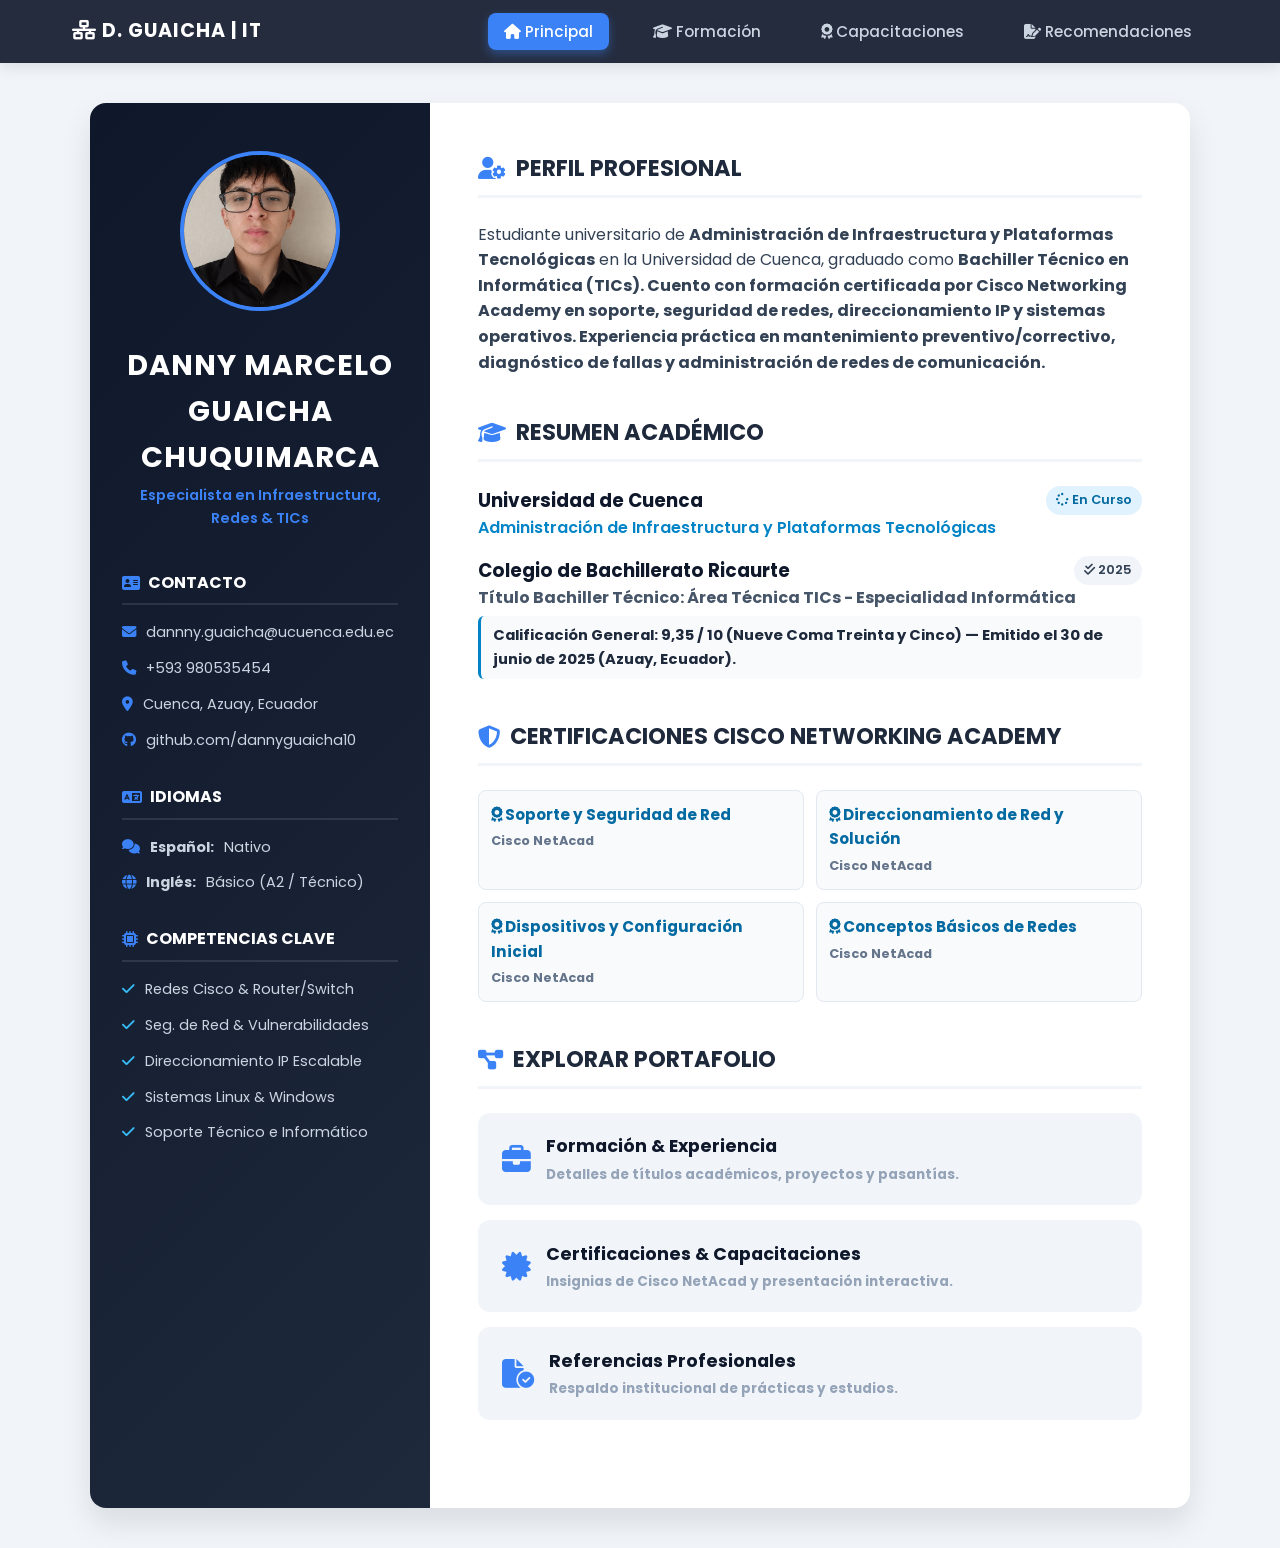
==== commit fef645a3: "Add files via upload" ====
--- a/index.html
+++ b/index.html
@@ -3,126 +3,146 @@
 <head>
     <meta charset="UTF-8">
     <meta name="viewport" content="width=device-width, initial-scale=1.0">
-    <title>Hoja de Vida | Danny Guaicha</title>
+    <title>Hoja de Vida | Danny Marcelo Guaicha Chuquimarca</title>
     <link rel="stylesheet" href="styles.css">
     <link rel="stylesheet" href="https://cdnjs.cloudflare.com/ajax/libs/font-awesome/6.4.0/css/all.min.css">
 </head>
 <body>
 
+    <!-- MENÚ SUPERIOR -->
     <header class="top-nav">
         <div class="nav-container">
-            <span class="brand">CV | DANNY GUAICHA</span>
+            <span class="brand"><i class="fas fa-network-wired"></i> D. GUAICHA | IT</span>
             <nav>
-                <a href="index.html" class="active">Principal</a>
-                <a href="educacion.html">Instrucción & Exp.</a>
-                <a href="capacitaciones.html">Capacitaciones</a>
-                <a href="recomendaciones.html">Recomendaciones & Drive</a>
+                <a href="index.html" class="active"><i class="fas fa-house"></i> Principal</a>
+                <a href="educacion.html"><i class="fas fa-graduation-cap"></i> Formación</a>
+                <a href="capacitaciones.html"><i class="fas fa-award"></i> Capacitaciones</a>
+                <a href="recomendaciones.html"><i class="fas fa-file-signature"></i> Recomendaciones</a>
             </nav>
         </div>
     </header>
 
     <main class="cv-document">
         
+        <!-- BARRA LATERAL -->
         <aside class="cv-sidebar">
             <div class="photo-wrapper">
-                <!-- Asegúrate de tener tu foto llamada foto.jpg en la misma carpeta -->
-                <img src="foto.jpg" alt="Danny Guaicha" class="profile-img">
+                <img src="imagenes/foto.jpg" alt="Danny Marcelo Guaicha Chuquimarca" class="profile-img">
             </div>
 
-            <h1 class="name">DANNY GUAICHA</h1>
-            <p class="title">Plataformas Tecnológicas & TICs</p>
+            <h1 class="name">DANNY MARCELO GUAICHA CHUQUIMARCA</h1>
+            <p class="title">Especialista en Infraestructura, Redes & TICs</p>
 
             <div class="sidebar-section">
-                <h3><i class="fas fa-address-card"></i> Contacto</h3>
-                <ul class="contact-list">
+                <h3><i class="fas fa-address-card"></i> CONTACTO</h3>
+                <ul class="clean-list">
                     <li><i class="fas fa-envelope"></i> dannny.guaicha@ucuenca.edu.ec</li>
                     <li><i class="fas fa-phone"></i> +593 980535454</li>
-                    <li><i class="fas fa-map-marker-alt"></i> Cuenca, Ecuador</li>
-                    <!-- Aquí está el enlace directo al repositorio del proyecto -->
-                    <li><i class="fab fa-github"></i> <a href="https://github.com/dannyguaicha10/paginaweb1.git" target="_blank" class="github-link">github.com/dannyguaicha10/paginaweb1</a></li>
+                    <li><i class="fas fa-map-marker-alt"></i> Cuenca, Azuay, Ecuador</li>
+                    <li><i class="fab fa-github"></i> github.com/dannyguaicha10</li>
                 </ul>
             </div>
 
             <div class="sidebar-section">
-                <h3><i class="fas fa-language"></i> Idiomas</h3>
-                <ul class="info-list">
-                    <li><strong>Español:</strong> Nativo</li>
-                    <li><strong>Inglés:</strong> Intermedio (B1)</li>
+                <h3><i class="fas fa-language"></i> IDIOMAS</h3>
+                <ul class="clean-list">
+                    <li><i class="fas fa-comments"></i> <strong>Español:</strong> Nativo</li>
+                    <li><i class="fas fa-globe"></i> <strong>Inglés:</strong> Básico (A2 / Técnico)</li>
                 </ul>
             </div>
 
             <div class="sidebar-section">
-                <h3><i class="fas fa-brain"></i> Competencias IA</h3>
-                <p class="sidebar-text">Uso de modelos de IA para optimización de flujos de trabajo, desarrollo web y resolución de problemas técnicos.</p>
+                <h3><i class="fas fa-microchip"></i> COMPETENCIAS CLAVE</h3>
+                <ul class="clean-list" style="font-size: 0.88rem; color: #cbd5e1; line-height: 1.6;">
+                    <li><i class="fas fa-check" style="color: #38bdf8;"></i> Redes Cisco & Router/Switch</li>
+                    <li><i class="fas fa-check" style="color: #38bdf8;"></i> Seg. de Red & Vulnerabilidades</li>
+                    <li><i class="fas fa-check" style="color: #38bdf8;"></i> Direccionamiento IP Escalable</li>
+                    <li><i class="fas fa-check" style="color: #38bdf8;"></i> Sistemas Linux & Windows</li>
+                    <li><i class="fas fa-check" style="color: #38bdf8;"></i> Soporte Técnico e Informático</li>
+                </ul>
             </div>
         </aside>
 
+        <!-- CONTENIDO PRINCIPAL -->
         <section class="cv-main-content">
             
             <div class="main-block">
-                <h2><i class="fas fa-user-circle"></i> Perfil Personal</h2>
-                <p>Estudiante de la Universidad de Cuenca en la carrera de Administración de Infraestructura y Plataformas Tecnológicas, con título técnico en TICs. Orientado a la resolución de problemas técnicos, gestión de redes, soporte informático y desarrollo web profesional.</p>
+                <h2><i class="fas fa-user-gear"></i> PERFIL PROFESIONAL</h2>
+                <p>Estudiante universitario de <strong>Administración de Infraestructura y Plataformas Tecnológicas</strong> en la Universidad de Cuenca, graduado como <strong>Bachiller Técnico en Informática (TICs). Cuento con formación certificada por <strong>Cisco Networking Academy</strong> en soporte, seguridad de redes, direccionamiento IP y sistemas operativos. Experiencia práctica en mantenimiento preventivo/correctivo, diagnóstico de fallas y administración de redes de comunicación.</p>
             </div>
 
             <div class="main-block">
-                <h2><i class="fas fa-graduation-cap"></i> Educación</h2>
-                <div class="item-entry">
-                    <div class="item-head">
-                        <h3>Universidad de Cuenca</h3>
-                        <span class="badge">En curso</span>
+                <h2><i class="fas fa-graduation-cap"></i> RESUMEN ACADÉMICO</h2>
+                
+                <div class="item-header">
+                    <strong style="font-size: 1.15rem; color: #0f172a;">Universidad de Cuenca</strong>
+                    <span class="badge" style="background: #e0f2fe; color: #0369a1;"><i class="fas fa-spinner fa-spin"></i> En Curso</span>
+                </div>
+                <p style="color: #0284c7; font-weight: 600; margin-bottom: 15px;">Administración de Infraestructura y Plataformas Tecnológicas</p>
+
+                <div class="item-header">
+                    <strong style="font-size: 1.15rem; color: #0f172a;">Colegio de Bachillerato Ricaurte</strong>
+                    <span class="badge" style="background: #f1f5f9; color: #334155;"><i class="fas fa-check-double"></i> 2025</span>
+                </div>
+                <p style="color: #475569; margin-bottom: 5px;"><strong>Título Bachiller Técnico:</strong> Área Técnica TICs - Especialidad Informática</p>
+                <p style="color: #1e293b; font-size: 0.92rem; background: #f8fafc; padding: 8px 12px; border-radius: 6px; border-left: 3px solid #0284c7;">
+                    <strong>Calificación General:</strong> 9,35 / 10 (Nueve Coma Treinta y Cinco) — Emitido el 30 de junio de 2025 (Azuay, Ecuador).
+                </p>
+            </div>
+
+            <div class="main-block">
+                <h2><i class="fas fa-shield-halved"></i> CERTIFICACIONES CISCO NETWORKING ACADEMY</h2>
+                <div style="display: grid; grid-template-columns: repeat(auto-fit, minmax(240px, 1fr)); gap: 12px; margin-top: 10px;">
+                    <div style="background: #f8fafc; padding: 12px; border-radius: 8px; border: 1px solid #e2e8f0;">
+                        <strong style="color: #0369a1; display: block; font-size: 0.95rem;"><i class="fas fa-award"></i> Soporte y Seguridad de Red</strong>
+                        <span style="font-size: 0.8rem; color: #64748b;">Cisco NetAcad</span>
                     </div>
-                    <p class="sub">Administración de Infraestructura y Plataformas Tecnológicas</p>
-                </div>
-
-                <div class="item-entry">
-                    <div class="item-head">
-                        <h3>Colegio de Bachillerato Ricaurte</h3>
-                        <span class="badge">2025</span>
+                    <div style="background: #f8fafc; padding: 12px; border-radius: 8px; border: 1px solid #e2e8f0;">
+                        <strong style="color: #0369a1; display: block; font-size: 0.95rem;"><i class="fas fa-award"></i> Direccionamiento de Red y Solución</strong>
+                        <span style="font-size: 0.8rem; color: #64748b;">Cisco NetAcad</span>
                     </div>
-                    <p class="sub">Bachiller Técnico en Área TICs (Calificación: 9.35/10)</p>
+                    <div style="background: #f8fafc; padding: 12px; border-radius: 8px; border: 1px solid #e2e8f0;">
+                        <strong style="color: #0369a1; display: block; font-size: 0.95rem;"><i class="fas fa-award"></i> Dispositivos y Configuración Inicial</strong>
+                        <span style="font-size: 0.8rem; color: #64748b;">Cisco NetAcad</span>
+                    </div>
+                    <div style="background: #f8fafc; padding: 12px; border-radius: 8px; border: 1px solid #e2e8f0;">
+                        <strong style="color: #0369a1; display: block; font-size: 0.95rem;"><i class="fas fa-award"></i> Conceptos Básicos de Redes</strong>
+                        <span style="font-size: 0.8rem; color: #64748b;">Cisco NetAcad</span>
+                    </div>
                 </div>
             </div>
 
             <div class="main-block">
-                <h2><i class="fas fa-briefcase"></i> Experiencia Práctica</h2>
-                <div class="item-entry">
-                    <div class="item-head">
-                        <h3>Oficinas del Rakar</h3>
-                        <span class="badge">1 Mes</span>
-                    </div>
-                    <p class="sub">Pasantías en Informática y Soporte Técnico</p>
-                    <p class="desc">Diagnóstico y mantenimiento de equipos informáticos, atención de incidencias técnicas y asistencia en red local.</p>
-                </div>
-            </div>
-
-            <div class="main-block">
-                <h2><i class="fas fa-folder-open"></i> Secciones de la Entrega</h2>
+                <h2><i class="fas fa-diagram-project"></i> EXPLORAR PORTAFOLIO</h2>
                 <div class="subpage-links">
                     <a href="educacion.html" class="sub-card">
-                        <i class="fas fa-graduation-cap"></i>
+                        <i class="fas fa-briefcase"></i>
                         <div>
-                            <strong>Instrucción & Exp. Completa</strong>
-                            <span>Detalle de formación académica</span>
+                            <strong>Formación & Experiencia</strong>
+                            <span>Detalles de títulos académicos, proyectos y pasantías.</span>
                         </div>
                     </a>
+
                     <a href="capacitaciones.html" class="sub-card">
                         <i class="fas fa-certificate"></i>
                         <div>
-                            <strong>Capacitaciones</strong>
-                            <span>Presentación integrada de Canva</span>
+                            <strong>Certificaciones & Capacitaciones</strong>
+                            <span>Insignias de Cisco NetAcad y presentación interactiva.</span>
                         </div>
                     </a>
+
                     <a href="recomendaciones.html" class="sub-card">
-                        <i class="fas fa-file-alt"></i>
+                        <i class="fas fa-file-circle-check"></i>
                         <div>
-                            <strong>Recomendaciones & Drive</strong>
-                            <span>Referencias y títulos respaldados</span>
+                            <strong>Referencias Profesionales</strong>
+                            <span>Respaldo institucional de prácticas y estudios.</span>
                         </div>
                     </a>
                 </div>
             </div>
 
         </section>
+
     </main>
 
 </body>
--- a/styles.css
+++ b/styles.css
@@ -1,457 +1,279 @@
-/* --- ESTILOS BASE Y NAVEGACIÓN --- */
+@import url('https://fonts.googleapis.com/css2?family=Poppins:wght@300;400;500;600;700&display=swap');
+
+:root {
+    --bg-color: #f1f5f9;
+    --sidebar-bg: linear-gradient(135deg, #0f172a 0%, #1e293b 100%);
+    --text-main: #334155;
+    --text-light: #94a3b8;
+    --accent: #3b82f6;
+    --accent-hover: #2563eb;
+    --white: #ffffff;
+    --sidebar-width: 340px; /* BARRA MÁS ANCHA */
+}
+
 * {
     margin: 0;
     padding: 0;
     box-sizing: border-box;
-    font-family: 'Segoe UI', Arial, sans-serif;
+    font-family: 'Poppins', sans-serif;
 }
 
 body {
-    background-color: #d1d5db; 
-    color: #1f2937;
-    padding-bottom: 50px;
-}
-
+    background-color: var(--bg-color);
+    color: var(--text-main);
+    line-height: 1.6;
+}
+
+/* --- ANIMACIONES --- */
+@keyframes fadeUp {
+    from { opacity: 0; transform: translateY(20px); }
+    to { opacity: 1; transform: translateY(0); }
+}
+
+@keyframes pulseBorder {
+    0% { box-shadow: 0 0 0 0 rgba(59, 130, 246, 0.4); }
+    70% { box-shadow: 0 0 0 10px rgba(59, 130, 246, 0); }
+    100% { box-shadow: 0 0 0 0 rgba(59, 130, 246, 0); }
+}
+
+/* --- NAVEGACIÓN (EFECTO CRISTAL) --- */
 .top-nav {
-    background-color: #0f172a;
-    color: #ffffff;
-    padding: 12px 0;
-    margin-bottom: 30px;
+    background: rgba(15, 23, 42, 0.9);
+    backdrop-filter: blur(10px);
+    position: sticky;
+    top: 0;
+    z-index: 100;
+    box-shadow: 0 4px 15px rgba(0,0,0,0.1);
 }
 
 .nav-container {
-    max-width: 900px;
+    max-width: 1200px;
     margin: 0 auto;
     display: flex;
     justify-content: space-between;
     align-items: center;
-    padding: 0 20px;
+    padding: 1rem 2rem;
 }
 
 .brand {
+    color: var(--white);
     font-weight: 700;
-    font-size: 15px;
-    letter-spacing: 0.5px;
-    color: #38bdf8;
+    font-size: 1.2rem;
+    letter-spacing: 1px;
 }
 
 .top-nav nav a {
-    color: #94a3b8;
-    text-decoration: none;
-    margin-left: 18px;
-    font-size: 13px;
-    font-weight: 600;
-}
-
-.top-nav nav a:hover, .top-nav nav a.active {
-    color: #ffffff;
-    border-bottom: 2px solid #38bdf8;
-    padding-bottom: 2px;
-}
-
-/* --- DOCUMENTO PRINCIPAL (INDEX) --- */
-.cv-document {
-    max-width: 900px;
-    margin: 0 auto;
-    background: #ffffff;
-    display: flex;
-    border-radius: 4px;
-    box-shadow: 0 8px 25px rgba(0, 0, 0, 0.15);
-    min-height: 900px;
-    overflow: hidden;
-}
-
-.cv-sidebar {
-    width: 32%;
-    background-color: #1e293b;
-    color: #ffffff;
-    padding: 30px 20px;
-}
-
-/* Ajuste de la foto para que no se desborde */
-.photo-wrapper {
-    width: 120px;
-    height: 120px;
-    margin: 0 auto 15px auto;
-    border-radius: 50%;
-    overflow: hidden;
-    border: 3px solid #38bdf8;
-    display: flex;
-    justify-content: center;
-    align-items: center;
-    background-color: #0f172a;
-}
-
-.profile-img {
-    width: 100%;
-    height: 100%;
-    object-fit: cover;
-}
-
-.name {
-    font-size: 20px;
-    text-align: center;
-    color: #ffffff;
-    letter-spacing: 1px;
-}
-
-.title {
-    font-size: 12px;
-    text-align: center;
-    color: #38bdf8;
-    margin-bottom: 25px;
-    font-weight: 600;
-}
-
-.sidebar-section {
-    margin-bottom: 25px;
-    border-top: 1px solid #334155;
-    padding-top: 15px;
-}
-
-.sidebar-section h3 {
-    font-size: 13px;
-    color: #38bdf8;
-    text-transform: uppercase;
-    margin-bottom: 10px;
-    display: flex;
-    align-items: center;
-    gap: 8px;
-}
-
-.contact-list, .info-list {
-    list-style: none;
-    font-size: 12px;
-}
-
-.contact-list li {
-    margin-bottom: 10px;
-    word-break: break-all;
-    line-height: 1.4;
-    color: #cbd5e1;
-}
-
-.contact-list i {
-    color: #38bdf8;
-    margin-right: 6px;
-}
-
-/* Estilo para el enlace de GitHub */
-.github-link {
     color: #cbd5e1;
     text-decoration: none;
-    transition: color 0.2s ease;
-}
-
-.github-link:hover {
-    color: #38bdf8;
-    text-decoration: underline;
-}
-
-.info-list li {
-    margin-bottom: 6px;
+    margin-left: 1.5rem;
+    font-size: 0.95rem;
+    font-weight: 500;
+    transition: all 0.3s ease;
+    padding: 0.5rem 1rem;
+    border-radius: 8px;
+}
+
+.top-nav nav a:hover, .top-nav nav a.active {
+    color: var(--white);
+    background: var(--accent);
+    transform: translateY(-2px);
+    box-shadow: 0 4px 10px rgba(59, 130, 246, 0.4);
+}
+
+/* --- ESTRUCTURA DEL CV --- */
+.cv-document {
+    max-width: 1100px;
+    margin: 2.5rem auto;
+    display: grid;
+    grid-template-columns: var(--sidebar-width) 1fr;
+    background: var(--white);
+    border-radius: 16px;
+    overflow: hidden;
+    box-shadow: 0 15px 30px rgba(0,0,0,0.1);
+    animation: fadeUp 0.6s ease-out;
+}
+
+/* --- BARRA LATERAL --- */
+.cv-sidebar {
+    background: var(--sidebar-bg);
+    color: var(--white);
+    padding: 3rem 2rem;
+}
+
+.photo-wrapper {
+    text-align: center;
+    margin-bottom: 1.5rem;
+}
+
+.profile-img {
+    width: 160px;
+    height: 160px;
+    border-radius: 50%;
+    object-fit: cover;
+    border: 4px solid var(--accent);
+    animation: pulseBorder 2s infinite;
+    transition: transform 0.4s ease;
+}
+
+.profile-img:hover {
+    transform: scale(1.08) rotate(3deg);
+}
+
+.name {
+    text-align: center;
+    font-size: 1.8rem;
+    font-weight: 700;
+    margin-bottom: 0.2rem;
+    letter-spacing: 1px;
+}
+
+.title {
+    text-align: center;
+    color: var(--accent);
+    font-size: 0.9rem;
+    font-weight: 600;
+    margin-bottom: 2.5rem;
+}
+
+.sidebar-section {
+    margin-bottom: 2rem;
+}
+
+.sidebar-section h3 {
+    font-size: 1rem;
+    color: var(--white);
+    border-bottom: 2px solid rgba(255,255,255,0.1);
+    padding-bottom: 0.5rem;
+    margin-bottom: 1rem;
+    display: flex;
+    align-items: center;
+    gap: 8px;
+}
+
+.sidebar-section h3 i {
+    color: var(--accent);
+}
+
+/* LISTAS LATERALES ARREGLADAS (SIN PUNTOS FEOS Y TEXTO ADAPTADO) */
+.clean-list {
+    list-style: none; /* Quita los puntos */
+    padding: 0;
+}
+
+.clean-list li {
+    font-size: 0.9rem;
+    margin-bottom: 0.8rem;
     color: #cbd5e1;
-}
-
-.sidebar-text {
-    font-size: 12px;
-    color: #cbd5e1;
-    line-height: 1.5;
-}
-
-.cv-main-content {
-    width: 68%;
-    padding: 35px 30px;
-}
-
-.main-block {
-    margin-bottom: 25px;
-}
-
-.main-block h2 {
-    font-size: 15px;
-    color: #0f172a;
-    text-transform: uppercase;
-    border-bottom: 2px solid #0f172a;
-    padding-bottom: 4px;
-    margin-bottom: 12px;
-    display: flex;
-    align-items: center;
-    gap: 8px;
-}
-
-.main-block h2 i {
-    color: #2563eb;
-}
-
-.main-block p {
-    font-size: 13px;
-    line-height: 1.6;
-    color: #334155;
-}
-
-.item-entry {
-    margin-bottom: 12px;
-}
-
-.item-head {
+    display: flex;
+    align-items: flex-start;
+    gap: 10px;
+    word-break: break-word; /* Evita que los links se salgan */
+}
+
+.clean-list i {
+    margin-top: 4px;
+    color: var(--accent);
+}
+
+/* --- CONTENIDO PRINCIPAL --- */
+.cv-main-content, .cv-page {
+    padding: 3rem;
+}
+
+.main-block, .cv-section {
+    margin-bottom: 2.5rem;
+    animation: fadeUp 0.8s ease-out;
+}
+
+.main-block h2, .cv-section h3 {
+    color: #1e293b;
+    font-size: 1.4rem;
+    border-bottom: 3px solid var(--bg-color);
+    padding-bottom: 0.5rem;
+    margin-bottom: 1.5rem;
+    display: flex;
+    align-items: center;
+    gap: 10px;
+}
+
+.main-block h2 i, .cv-section h3 i {
+    color: var(--accent);
+}
+
+.item-header {
     display: flex;
     justify-content: space-between;
     align-items: center;
-}
-
-.item-head h3 {
-    font-size: 14px;
-    color: #0f172a;
 }
 
 .badge {
     background: #e2e8f0;
+    color: #475569;
+    padding: 4px 10px;
+    border-radius: 20px;
+    font-size: 0.8rem;
+    font-weight: 600;
+}
+
+/* EFECTOS HOVER EN LAS TARJETAS */
+.subpage-links {
+    display: flex;
+    flex-direction: column;
+    gap: 15px;
+}
+
+.sub-card {
+    display: flex;
+    align-items: center;
+    gap: 15px;
+    padding: 1.2rem;
+    background: var(--bg-color);
+    border-radius: 12px;
+    text-decoration: none;
+    color: var(--text-main);
+    transition: all 0.3s ease;
+    border-left: 5px solid transparent;
+}
+
+.sub-card i {
+    font-size: 1.8rem;
+    color: var(--accent);
+    transition: transform 0.3s ease;
+}
+
+.sub-card:hover {
+    background: var(--white);
+    border-left: 5px solid var(--accent);
+    box-shadow: 0 8px 20px rgba(0,0,0,0.08);
+    transform: translateX(5px);
+}
+
+.sub-card:hover i {
+    transform: scale(1.2);
+}
+
+.sub-card strong {
+    display: block;
+    font-size: 1.1rem;
     color: #0f172a;
-    font-size: 11px;
-    padding: 2px 8px;
-    border-radius: 10px;
-    font-weight: 600;
-}
-
-.sub {
-    font-size: 12px;
-    color: #2563eb;
-    font-weight: 600;
-}
-
-.desc {
-    font-size: 12px !important;
-    color: #64748b !important;
-    margin-top: 3px;
-}
-
-.subpage-links {
-    display: flex;
-    flex-direction: column;
-    gap: 10px;
-}
-
-.sub-card {
-    display: flex;
-    align-items: center;
-    gap: 12px;
-    background: #f8fafc;
-    border: 1px solid #e2e8f0;
-    padding: 10px 15px;
-    border-radius: 4px;
-    text-decoration: none;
-    color: inherit;
-    transition: all 0.2s;
-}
-
-.sub-card:hover {
-    border-color: #2563eb;
-    background: #eff6ff;
-}
-
-.sub-card i {
-    font-size: 18px;
-    color: #2563eb;
-}
-
-.sub-card strong {
-    font-size: 13px;
-    display: block;
-    color: #0f172a;
 }
 
 .sub-card span {
-    font-size: 11px;
-    color: #64748b;
-}
-
-/* --- ESTILOS PARA LAS SUBPÁGINAS --- */
-.cv-page {
-    max-width: 900px;
-    margin: 0 auto;
-    background: #ffffff;
-    padding: 40px;
-    border-radius: 6px;
-    box-shadow: 0 4px 20px rgba(0, 0, 0, 0.08);
-}
-
-.cv-section {
-    margin-bottom: 25px;
-}
-
-.cv-section h3 {
-    font-size: 16px;
-    color: #0f172a;
-    border-left: 4px solid #2563eb;
-    padding-left: 10px;
-    margin-bottom: 15px;
-    text-transform: uppercase;
-    letter-spacing: 0.5px;
-}
-
-.divider {
-    border: none;
-    height: 1px;
-    background-color: #e2e8f0;
-    margin: 25px 0;
-}
-
-.timeline-item {
-    background: #f8fafc;
-    border-left: 3px solid #2563eb;
-    padding: 15px 20px;
-    margin-bottom: 20px;
-    border-radius: 0 6px 6px 0;
-}
-
-.timeline-header {
-    display: flex;
-    justify-content: space-between;
-    align-items: center;
-    margin-bottom: 5px;
-}
-
-.timeline-header h4 {
-    color: #0f172a;
-    font-size: 16px;
-}
-
-.date-badge {
-    background: #e2e8f0;
-    color: #0f172a;
-    font-size: 12px;
-    font-weight: 600;
-    padding: 3px 10px;
-    border-radius: 12px;
-}
-
-.sub-title {
-    color: #2563eb;
-    font-weight: 600;
-    font-size: 13px;
-    margin-bottom: 8px;
-}
-
-.bullet-list {
-    padding-left: 20px;
-    margin-top: 8px;
-}
-
-.bullet-list li {
-    margin-bottom: 4px;
-    list-style-type: disc;
-    font-size: 13px;
-}
-
-.canva-placeholder {
-    margin-top: 20px;
-    min-height: 400px;
-    display: flex;
-    align-items: center;
-    justify-content: center;
-    background: #f8fafc;
-    border: 2px dashed #cbd5e1;
-    border-radius: 8px;
-}
-
-.placeholder-box {
-    text-align: center;
-    color: #64748b;
-}
-
-.placeholder-box i {
-    color: #38bdf8;
-    margin-bottom: 10px;
-}
-
-.drive-box {
-    background: #f0fdf4;
-    border: 1px solid #bbf7d0;
-    border-radius: 8px;
-    padding: 20px;
-    display: flex;
-    align-items: center;
-    gap: 20px;
-    margin-top: 15px;
-}
-
-.drive-icon {
-    font-size: 36px;
-    color: #16a34a;
-}
-
-.drive-box h4 {
-    color: #14532d;
-    margin-bottom: 4px;
-}
-
-.drive-box p {
-    font-size: 13px;
-    color: #166534;
-}
-
-.btn-drive {
-    margin-left: auto;
-    background: #16a34a;
-    color: white;
-    text-decoration: none;
-    padding: 10px 18px;
-    border-radius: 6px;
-    font-size: 13px;
-    font-weight: 600;
-    transition: background 0.2s;
-}
-
-.btn-drive:hover {
-    background: #15803d;
-}
-
-.recomendaciones-grid {
-    display: grid;
-    grid-template-columns: repeat(2, 1fr);
-    gap: 20px;
-    margin-top: 15px;
-}
-
-.recom-card {
-    background: #f8fafc;
-    border: 1px solid #cbd5e1;
-    border-radius: 8px;
-    padding: 20px;
-}
-
-.recom-header {
-    display: flex;
-    align-items: center;
-    gap: 12px;
-    margin-bottom: 12px;
-}
-
-.recom-header i {
-    font-size: 24px;
-    color: #2563eb;
-}
-
-.recom-header h4 {
-    font-size: 15px;
-    color: #0f172a;
-}
-
-.recom-header span {
-    font-size: 12px;
-    color: #64748b;
-}
-
-.recom-text {
-    font-style: italic;
-    font-size: 13px;
-    color: #334155;
-    margin-bottom: 12px;
-}
-
-.contact-info {
-    font-size: 12px;
-    font-weight: 600;
-    color: #0f172a;
+    font-size: 0.85rem;
+    color: var(--text-light);
+}
+
+/* DISEÑO RESPONSIVO (PARA CELULARES) */
+@media (max-width: 900px) {
+    .cv-document {
+        grid-template-columns: 1fr;
+    }
+    .nav-container {
+        flex-direction: column;
+        gap: 10px;
+    }
+    .top-nav nav a {
+        margin: 0 5px;
+        font-size: 0.85rem;
+    }
 }
